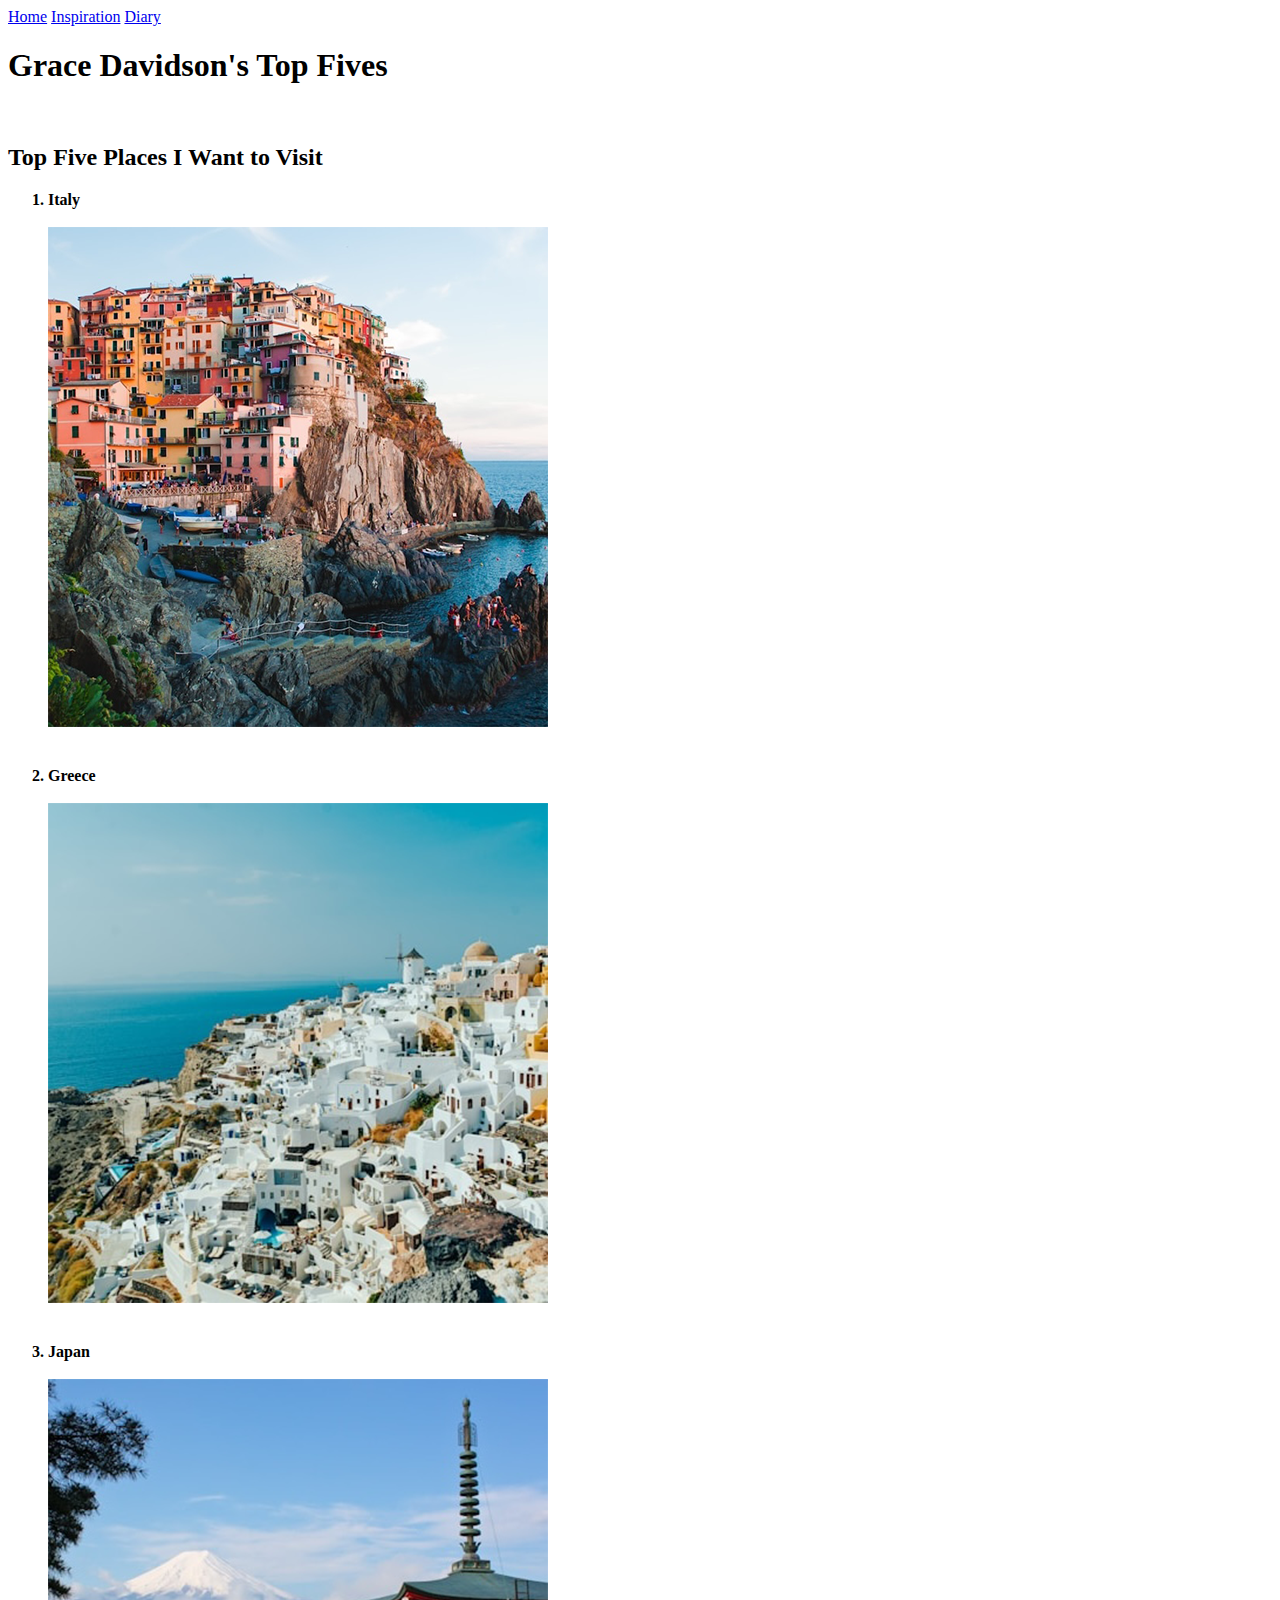
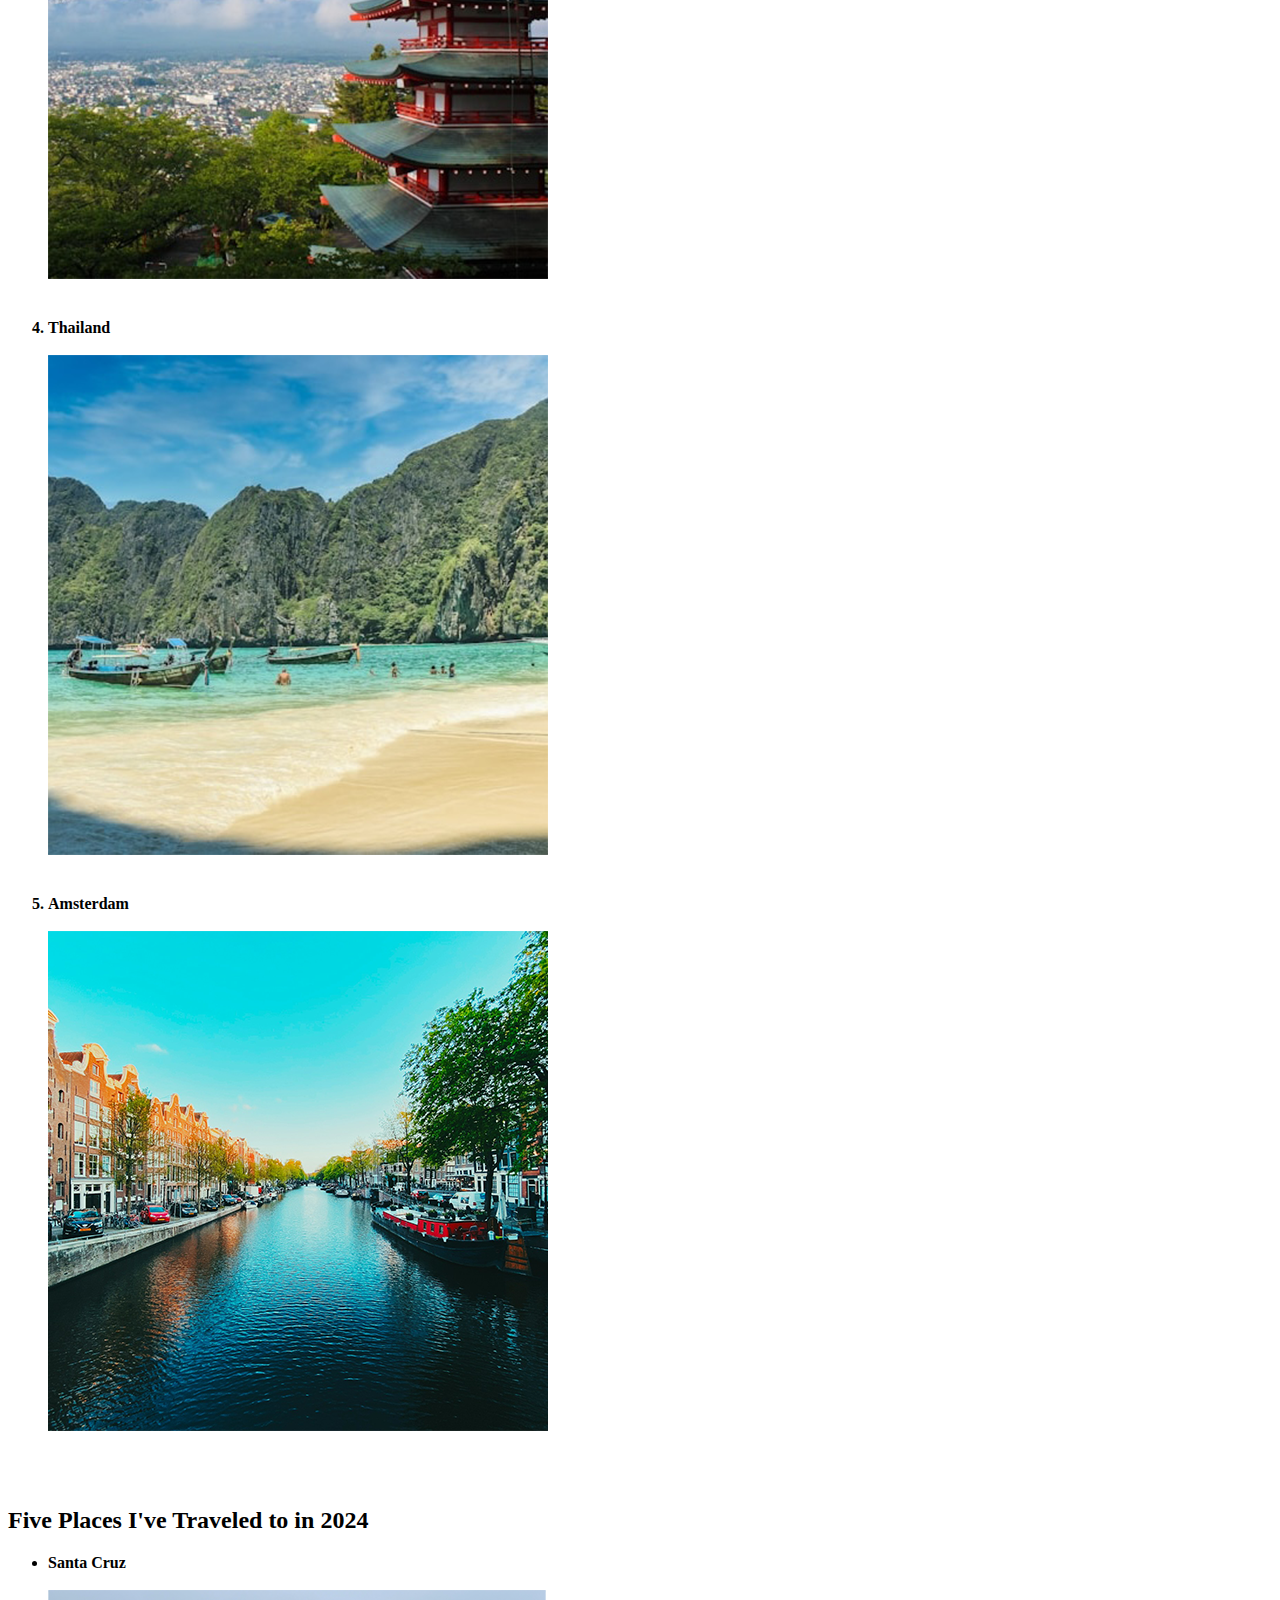
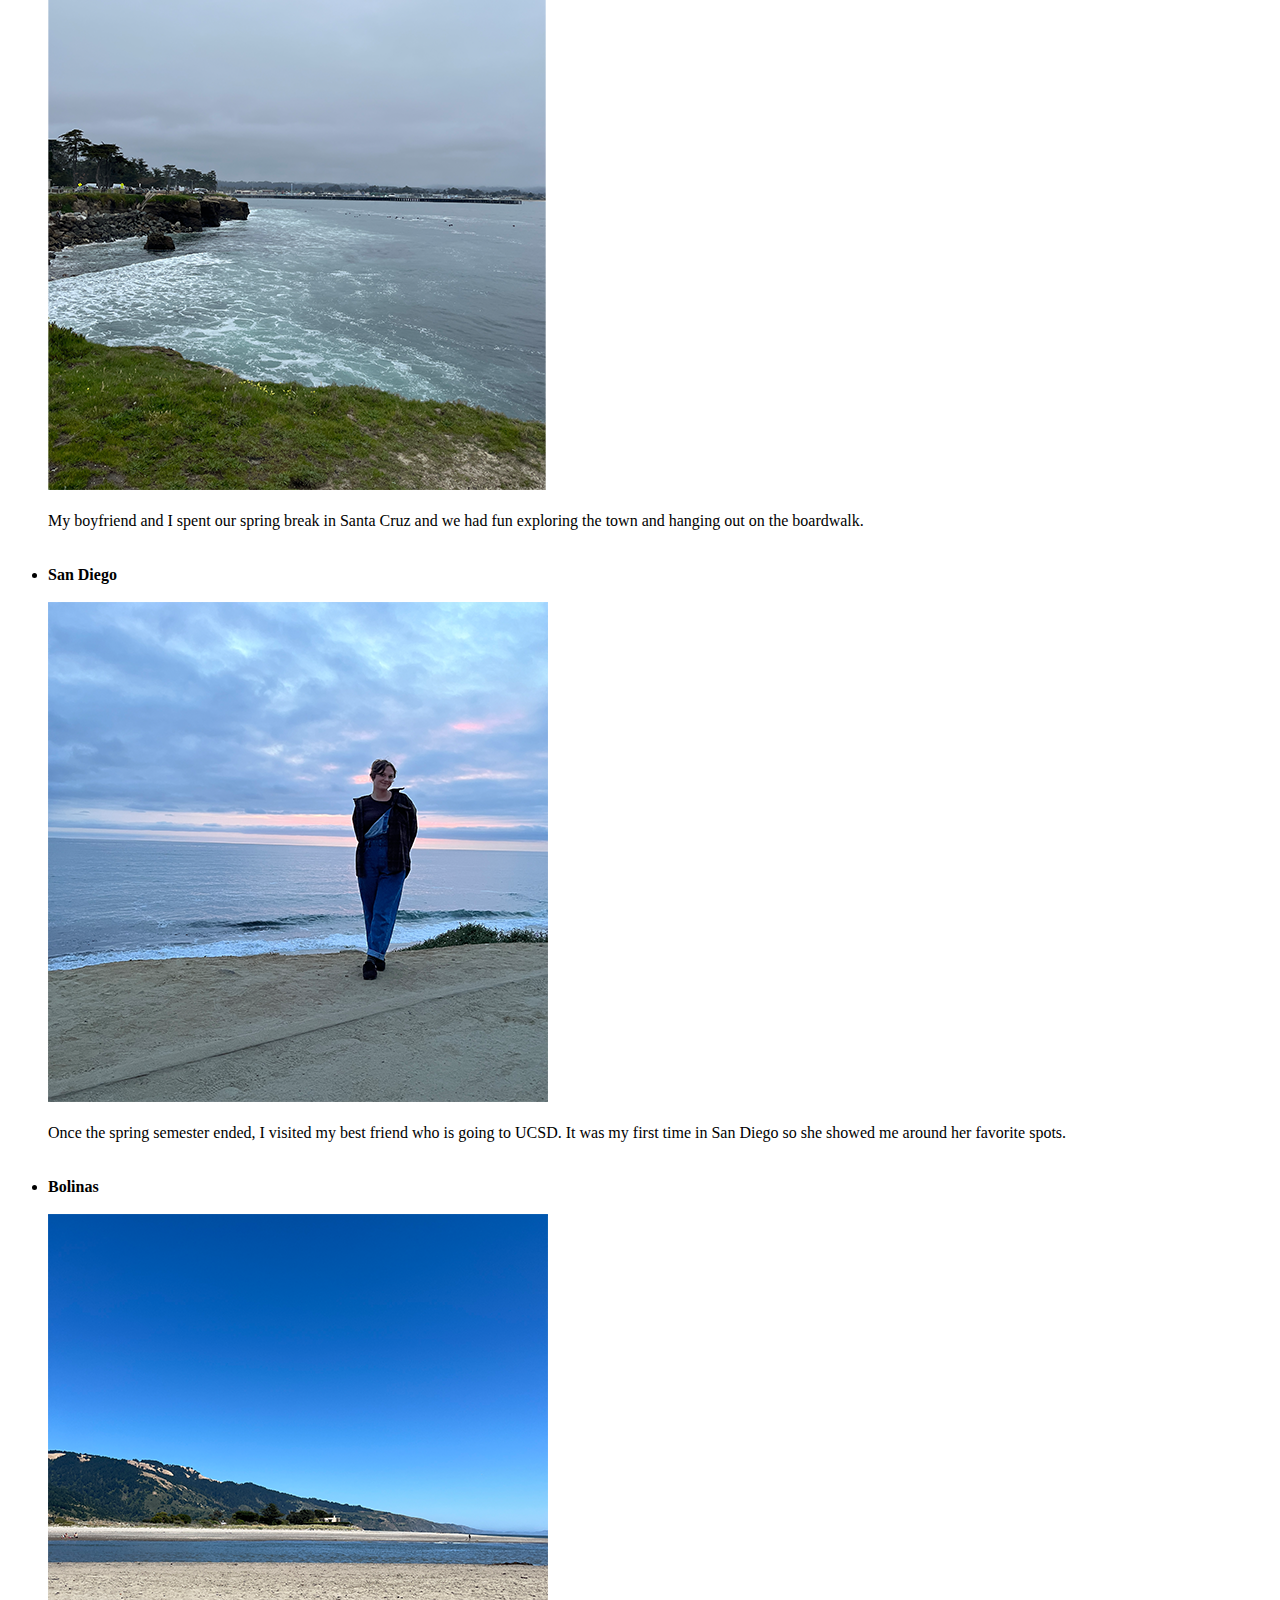
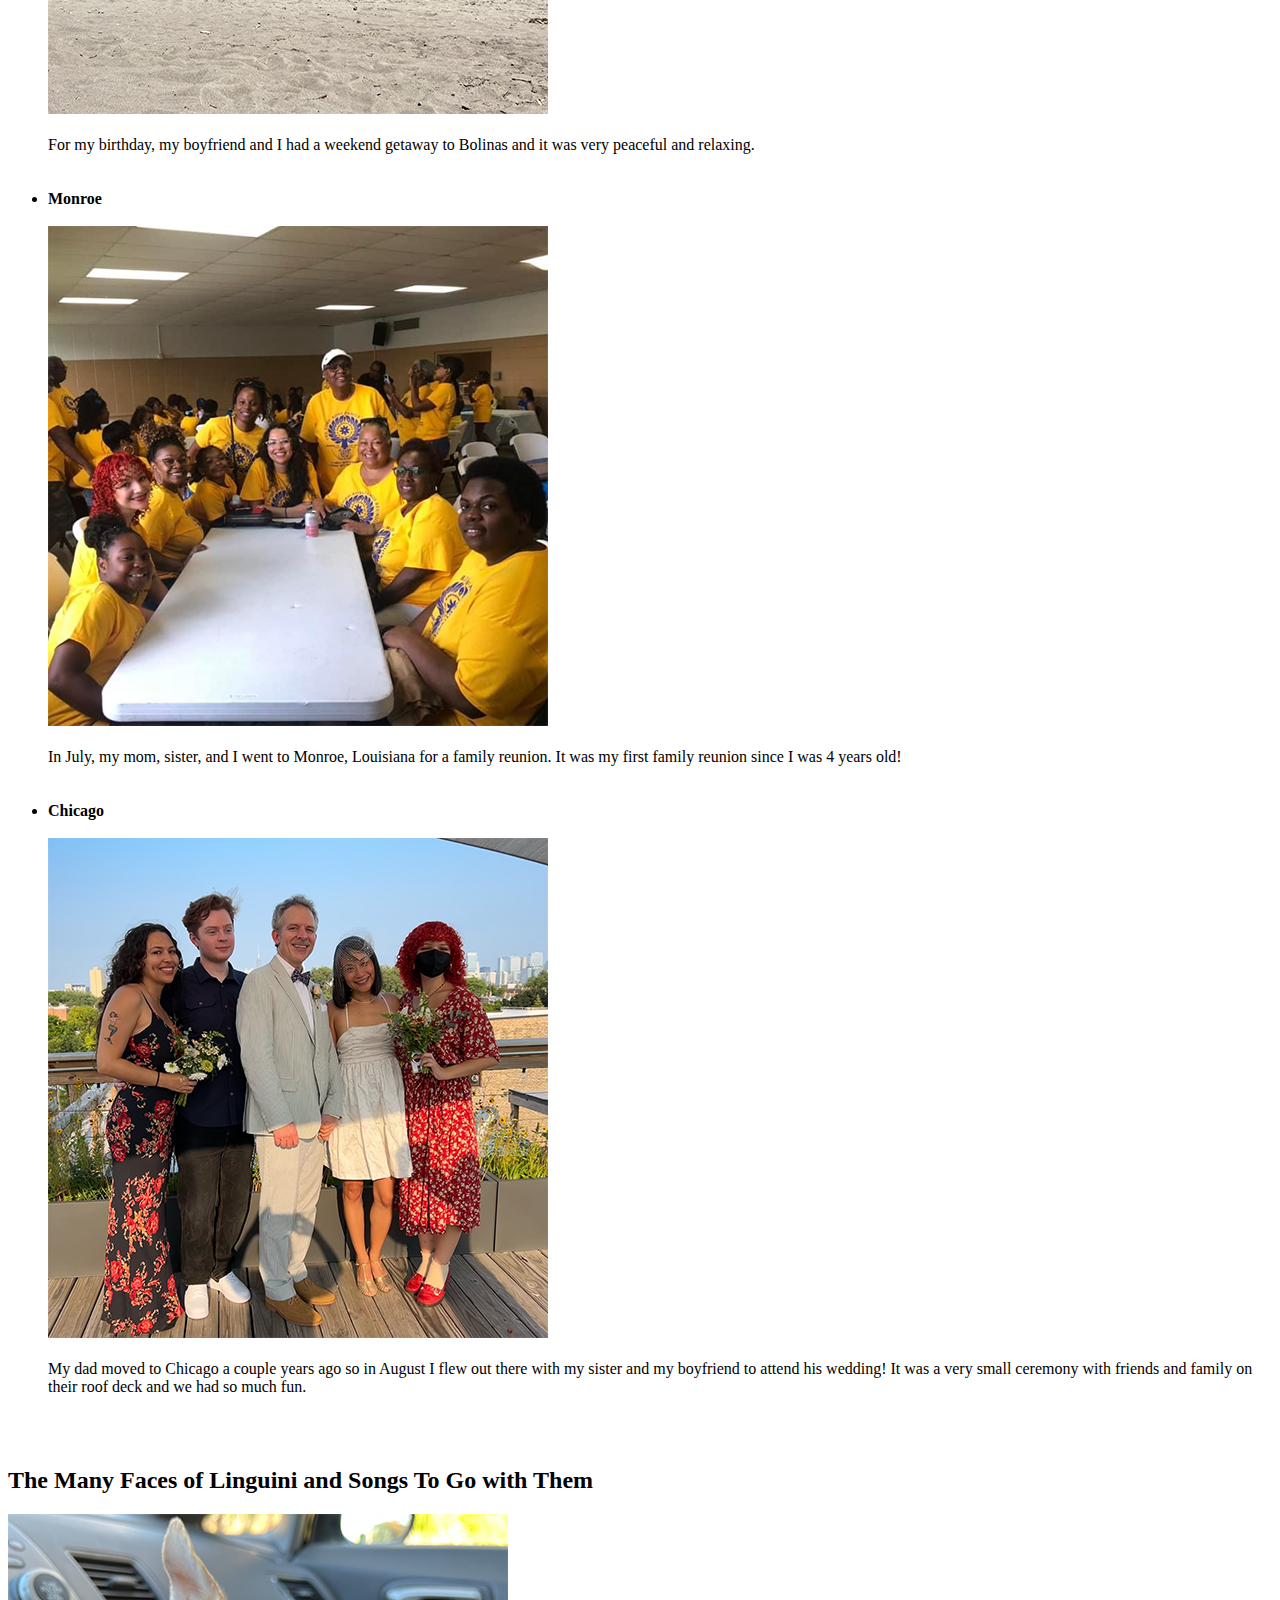
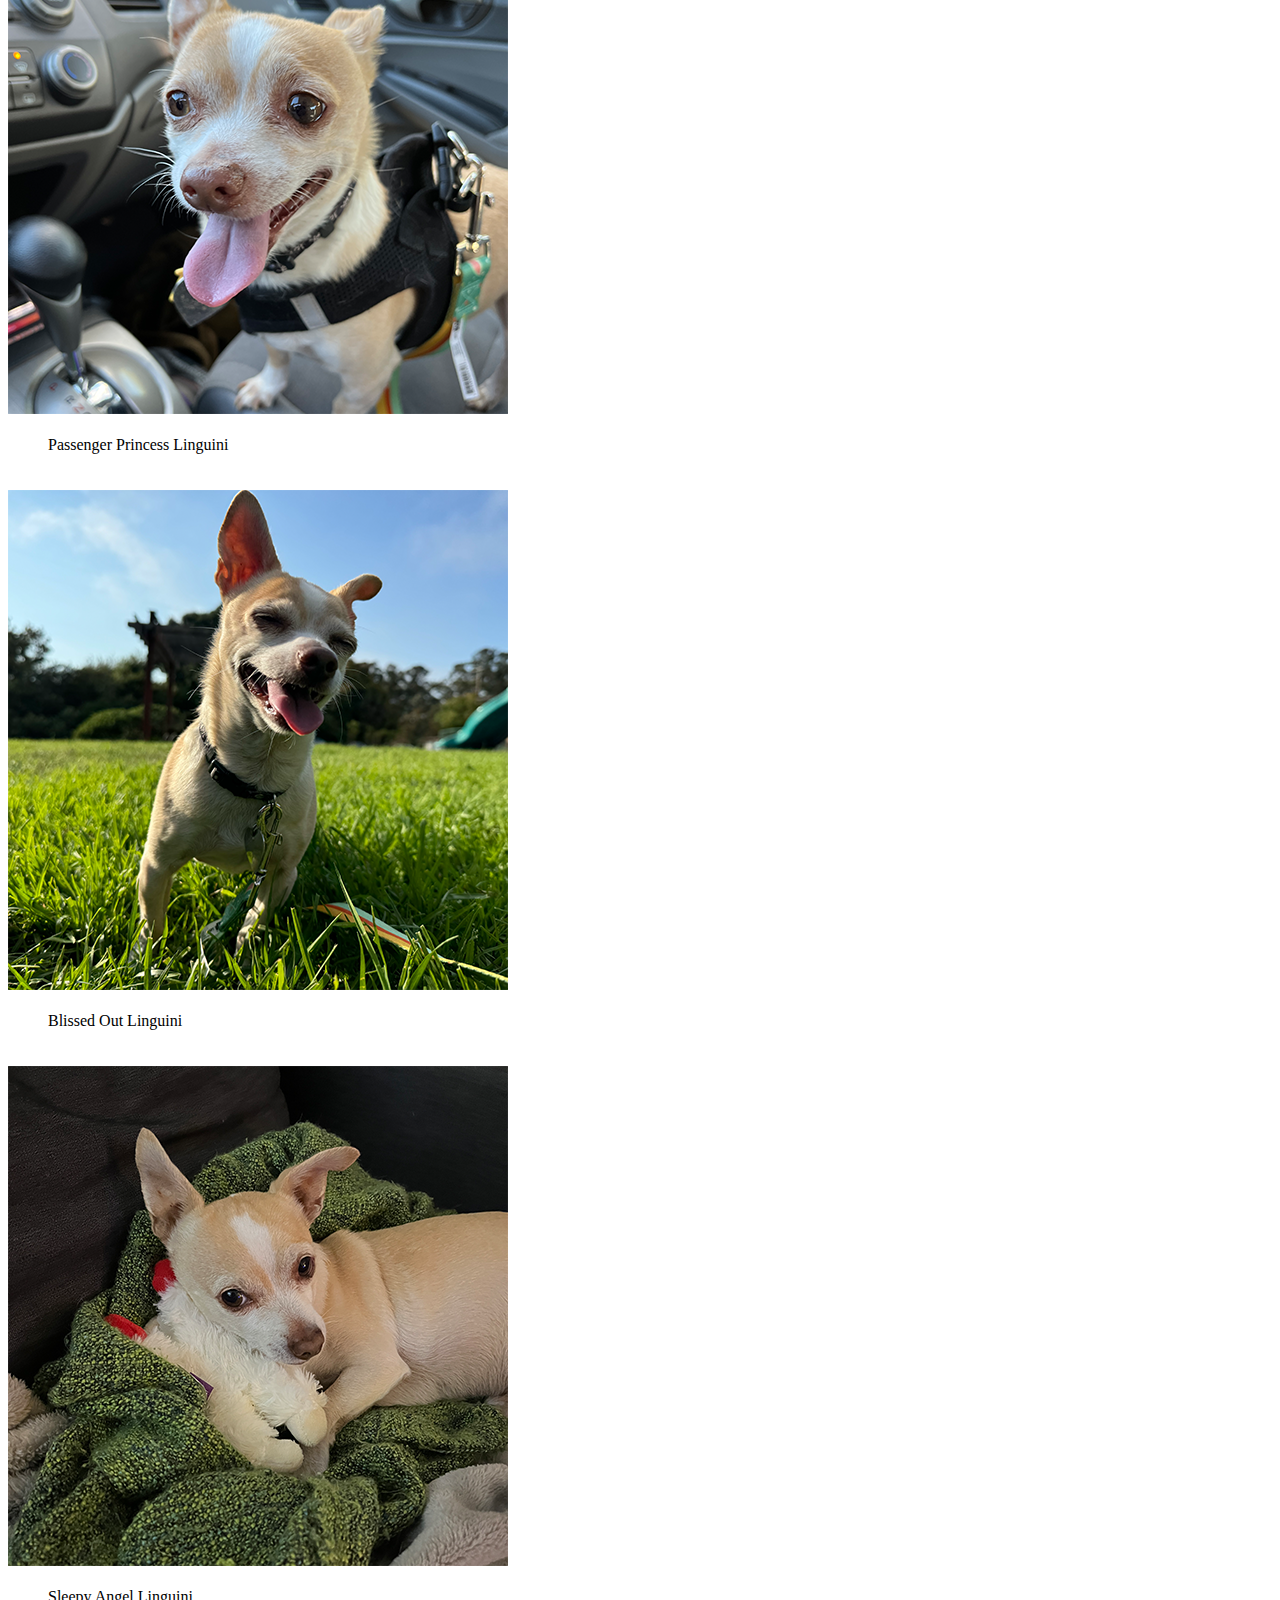
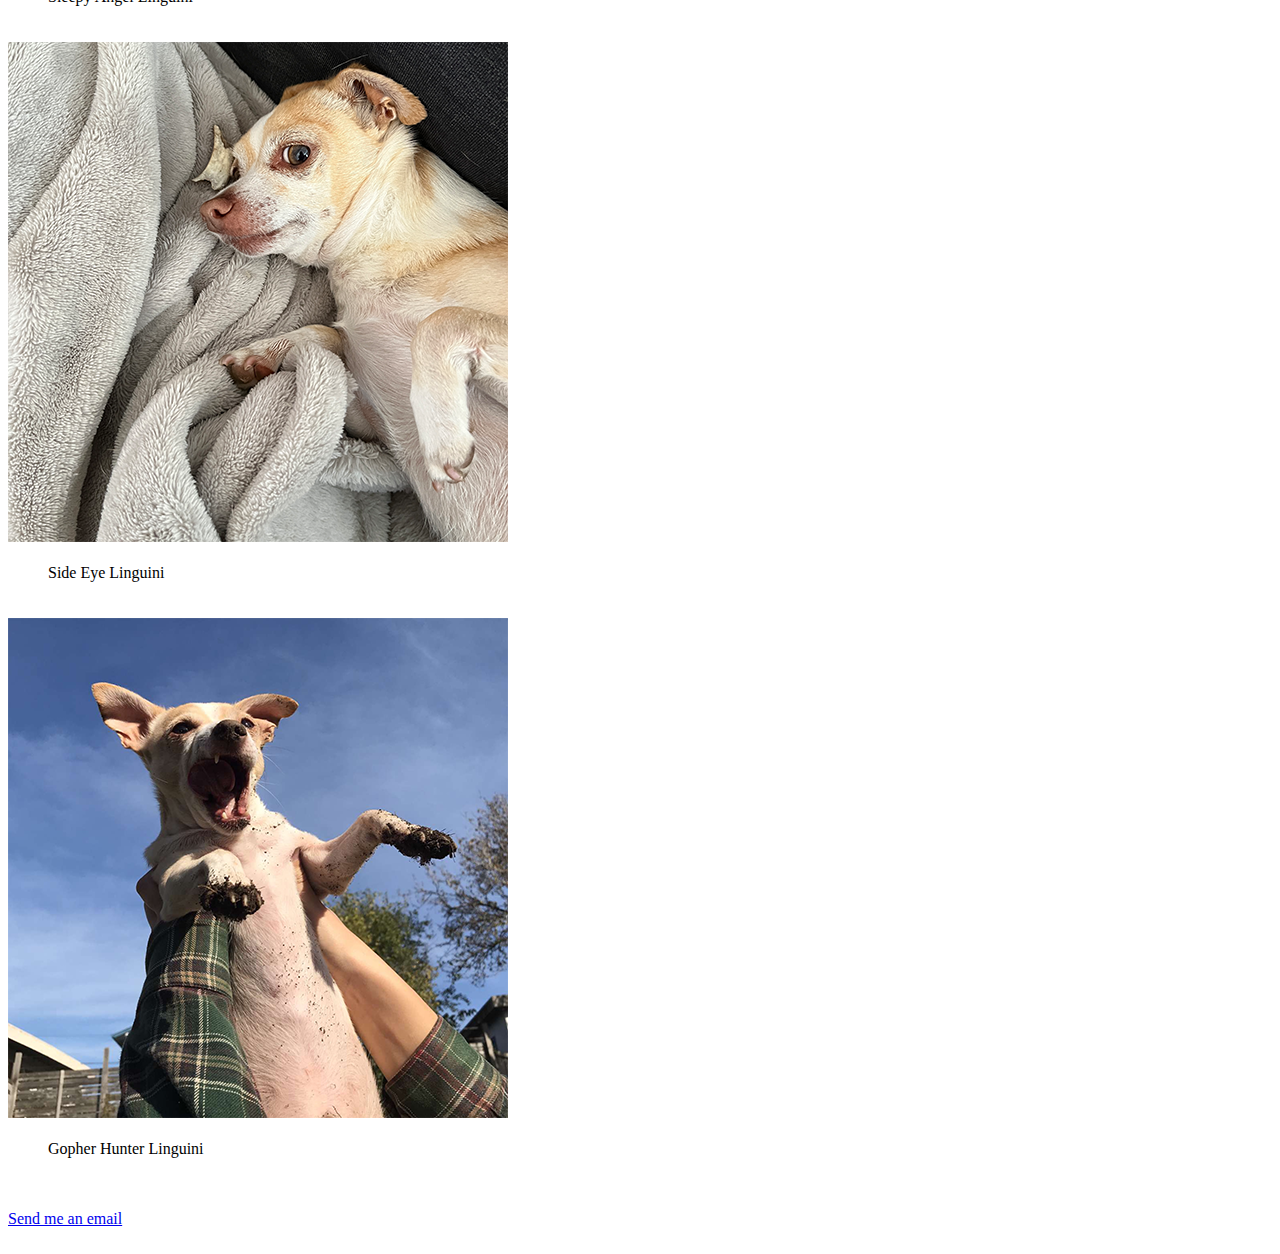
==== diary/diary.html @ 63703e33 "diary" ====
<!DOCTYPE html>
<html lang="en">
    <head>
        <meta charset="UTF-8">
        <title>My Diary</title>
    </head>
    <body>
        <header>
            <nav>
                <a href="../index.html">Home</a>
                <a href="../inspiration/inspiration.html">Inspiration</a>
                <a href="diary.html">Diary</a>
            </nav>
        </header>
        <section>
           <h1>Grace Davidson's Top Fives</h1>
           <br>
           <h2>Top Five Places I Want to Visit</h2>
           <ol>
               <strong><li>Italy
                   <br><br>
                   <img src="img/italy.png" alt="Cliffside view of multicolored buildings in Cinque Terre, Italy overlooking the Ligurian Sea under a light blue sky with a few clouds.">
               </li></strong>
               <br><br>
               <strong><li>Greece
                   <br><br>
                   <img src="img/greece.png" alt="Aerial view of white buildings covering the coast of Santorini with a clear blue sky and the Aegean Sea in the background.">
               </li></strong>
               <br><br>
               <strong><li>Japan
                   <br><br>
                   <img src="img/tokyo.png" alt="Arakura Fuji Sengen Shrine in front of a line of trees. In the distance, the city of Fujiyoshida is seen below a cloud covered Mount Fuji and a blue sky.">
               </li></strong>
               <br><br>
               <strong><li>Thailand
                   <br><br>
                   <img src="img/thailand.png" alt="The tree covered cliffs of Koh Phi Phi Don Island divide blue sky and water where three boats and some people wade near the shore.">
               </li></strong>
               <br><br>
               <strong><li>Amsterdam
                   <br><br>
                   <img src="img/amsterdam.png" alt="Under a bright blue sky, a red and black boat sits on Prinsengracht Canal in Amsterdam between two streets lined with trees, buildings, and cars.">
               </li></strong>
           </ol>
           <br><br>
           <h2>Five Places I've Traveled to in 2024</h2>
           <ul>
               <li><strong>Santa Cruz</strong>
                   <br><br>
                   <img src="img/santaCruz.png" alt="Overlooking Monterey Bay from a grassy cliff on a foggy day, surfers dot the water with the Santa Cruz Beach Boardwalk in the distance.">
                   <br><br>
                   My boyfriend and I spent our spring break in Santa Cruz and we had fun exploring the town and hanging out on the boardwalk.
               </li>
               <br><br>
               <li><strong>San Diego</strong>
                   <br><br>
                   <img src="img/sanDiego.png" alt="Uma poses in front of a cloudy sunset at Windansea Beach in San Diego.">
                   <br><br>
                   Once the spring semester ended, I visited my best friend who is going to UCSD. It was my first time in San Diego so she showed me around her favorite spots.
               </li>
               <br><br>
               <li><strong>Bolinas</strong>
                   <br><br>
                   <img src="img/bolinas.png" alt="Looking out at Mount Tamalpais under a clear blue sky from the sandy shore of Bolinas Beach.">
                   <br><br>
                   For my birthday, my boyfriend and I had a weekend getaway to Bolinas and it was very peaceful and relaxing.
               </li>
               <br><br>
               <li><strong>Monroe</strong>
                   <br><br>
                   <img src="img/monroe.png" alt="Grace and nine family members smile as they sit inside at a grey table. All are wearing yellow shirts with a blue graphic marking their 2024 family reunion.">
                   <br><br>
                   In July, my mom, sister, and I went to Monroe, Louisiana for a family reunion. It was my first family reunion since I was 4 years old!
               </li>
               <br><br>
               <li><strong>Chicago</strong>
                   <br><br>
                   <img src="img/chicago.png" alt="Bride and groom pose in a short white dress and light colored suit with a man and two women in formal wear holding bouquets in front of the Chicago skyline.">
                   <br><br>
                   My dad moved to Chicago a couple years ago so in August I flew out there with my sister and my boyfriend to attend his wedding! It was a very small ceremony with friends and family on their roof deck and we had so much fun.
               </li>
           </ul>
           <br><br>
           <h2>The Many Faces of Linguini and Songs To Go with Them</h2>
           <dl>
               <dt><a href="https://youtu.be/l482T0yNkeo?feature=shared"><img src="img/carLing.png" alt="Small tan chiweenie in a black collar and harness looks to the left as he sticks his tongue out while standing on the passenger seat of a dark grey car."></a></dt>
               <br>
               <dd>Passenger Princess Linguini</dd>
               <br><br>
               <dt><a href="https://youtu.be/naoknj1ebqI?feature=shared"><img src="img/grassLing.png" alt="Small tan chiweenie in a black collar and colorful leash squints and sticks his tongue out as he stands in a field in front of trees and a blue sky."></a></dt>
               <br>
               <dd>Blissed Out Linguini</dd>
               <br><br>
               <dt><a href="https://youtu.be/atYNqvZcQ3M?feature=shared"><img src="img/sleepy.png" alt="Small tan chiweenie looks at the camera as he lays on the couch on a green blanket and rests his head on a white and red lamb toy."></a></dt>
               <br>
               <dd>Sleepy Angel Linguini</dd>
               <br><br>
               <dt><a href="https://youtu.be/QXKvjyoH5lM?feature=shared"><img src="img/sideEye.png" alt="Small tan chiweenie lays on his side on a light grey blanket and side eyes the camera as he protects a small piece of bone next to him."></a></dt>
               <br>
               <dd>Side Eye Linguini</dd>
               <br><br>
               <dt><a href="https://youtu.be/09LTT0xwdfw?feature=shared"><img src="img/muddy.png" alt="Small tan chiweenie with muddy paws and dirt on his belly opens his mouth as he is lifted in front of trees and a blue sky by a person in a green plaid shirt."></a></dt>
               <br>
               <dd>Gopher Hunter Linguini</dd>
               <br><br>
           </dl>
       </section>
       <footer>
           <a href="mailto: grace.davidson01@gmail.com">Send me an email</a>
           <br><br>
        </footer>
    </body>
</html>
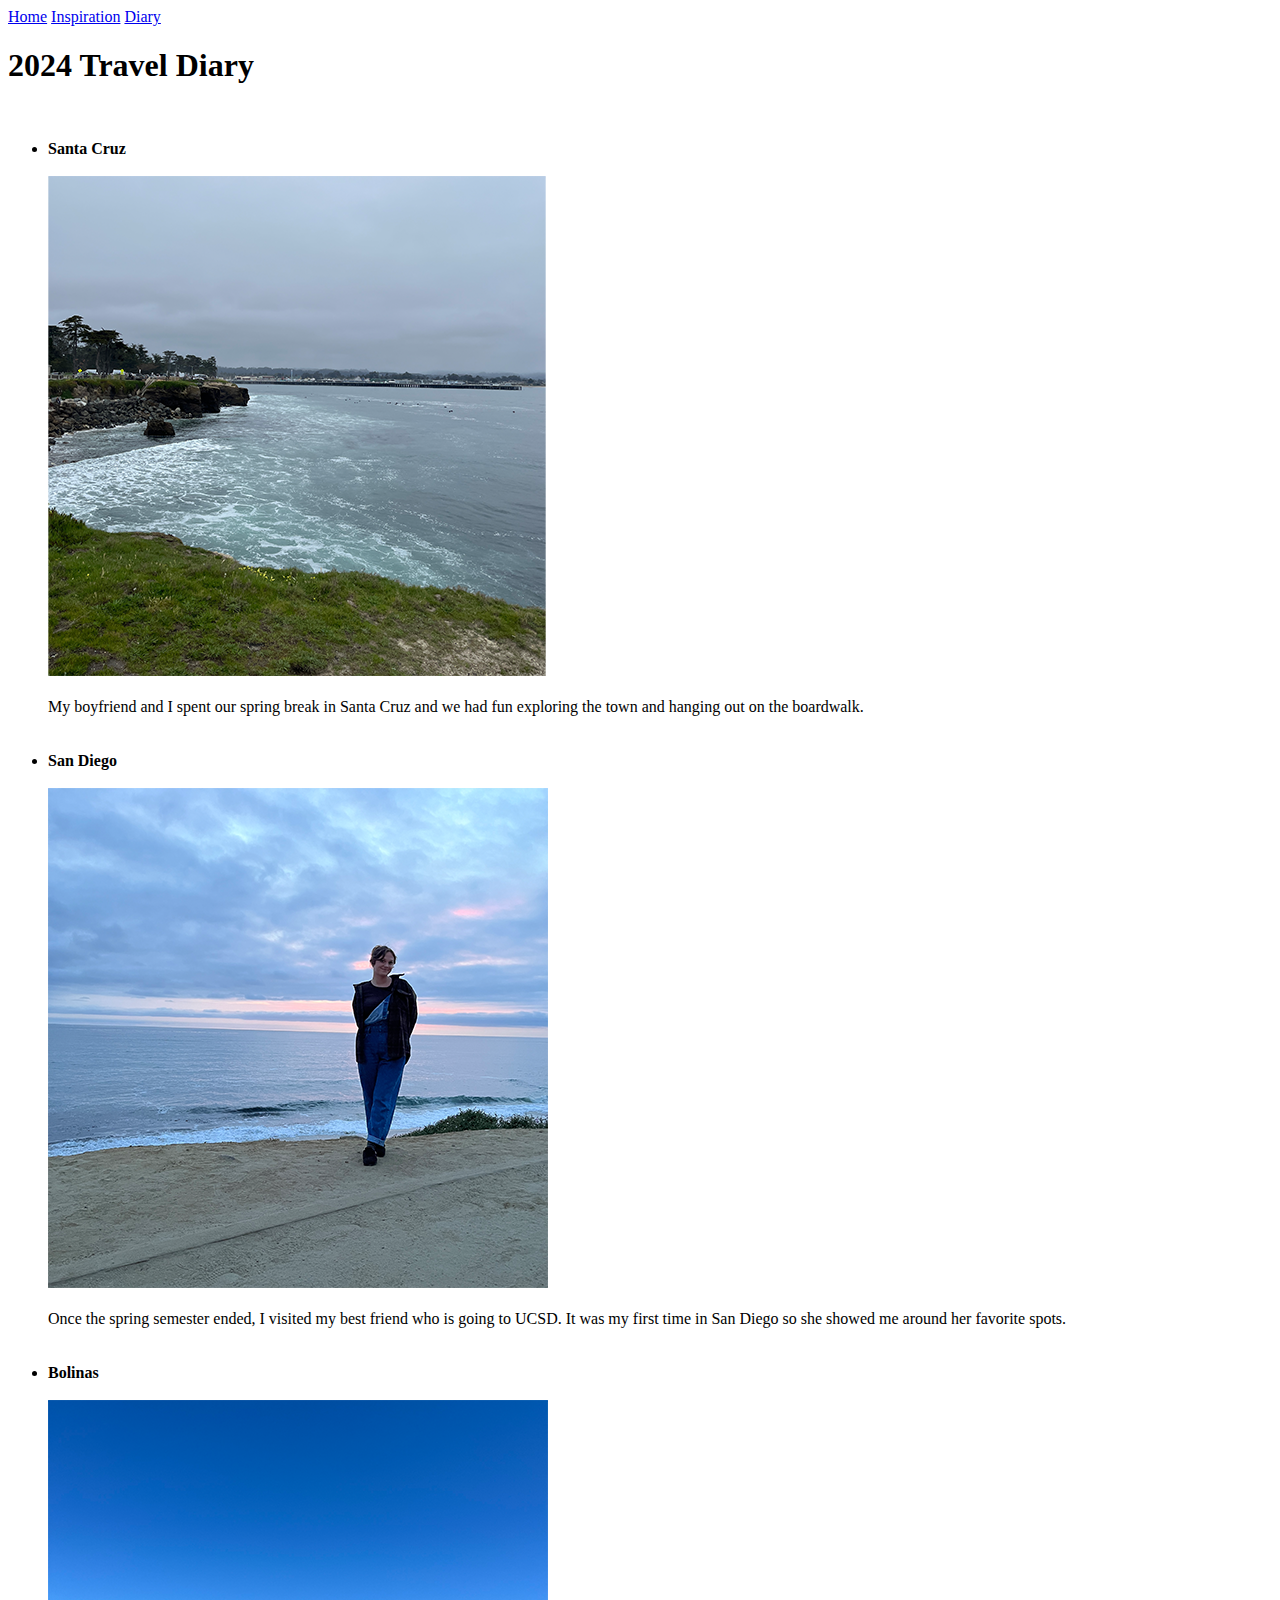
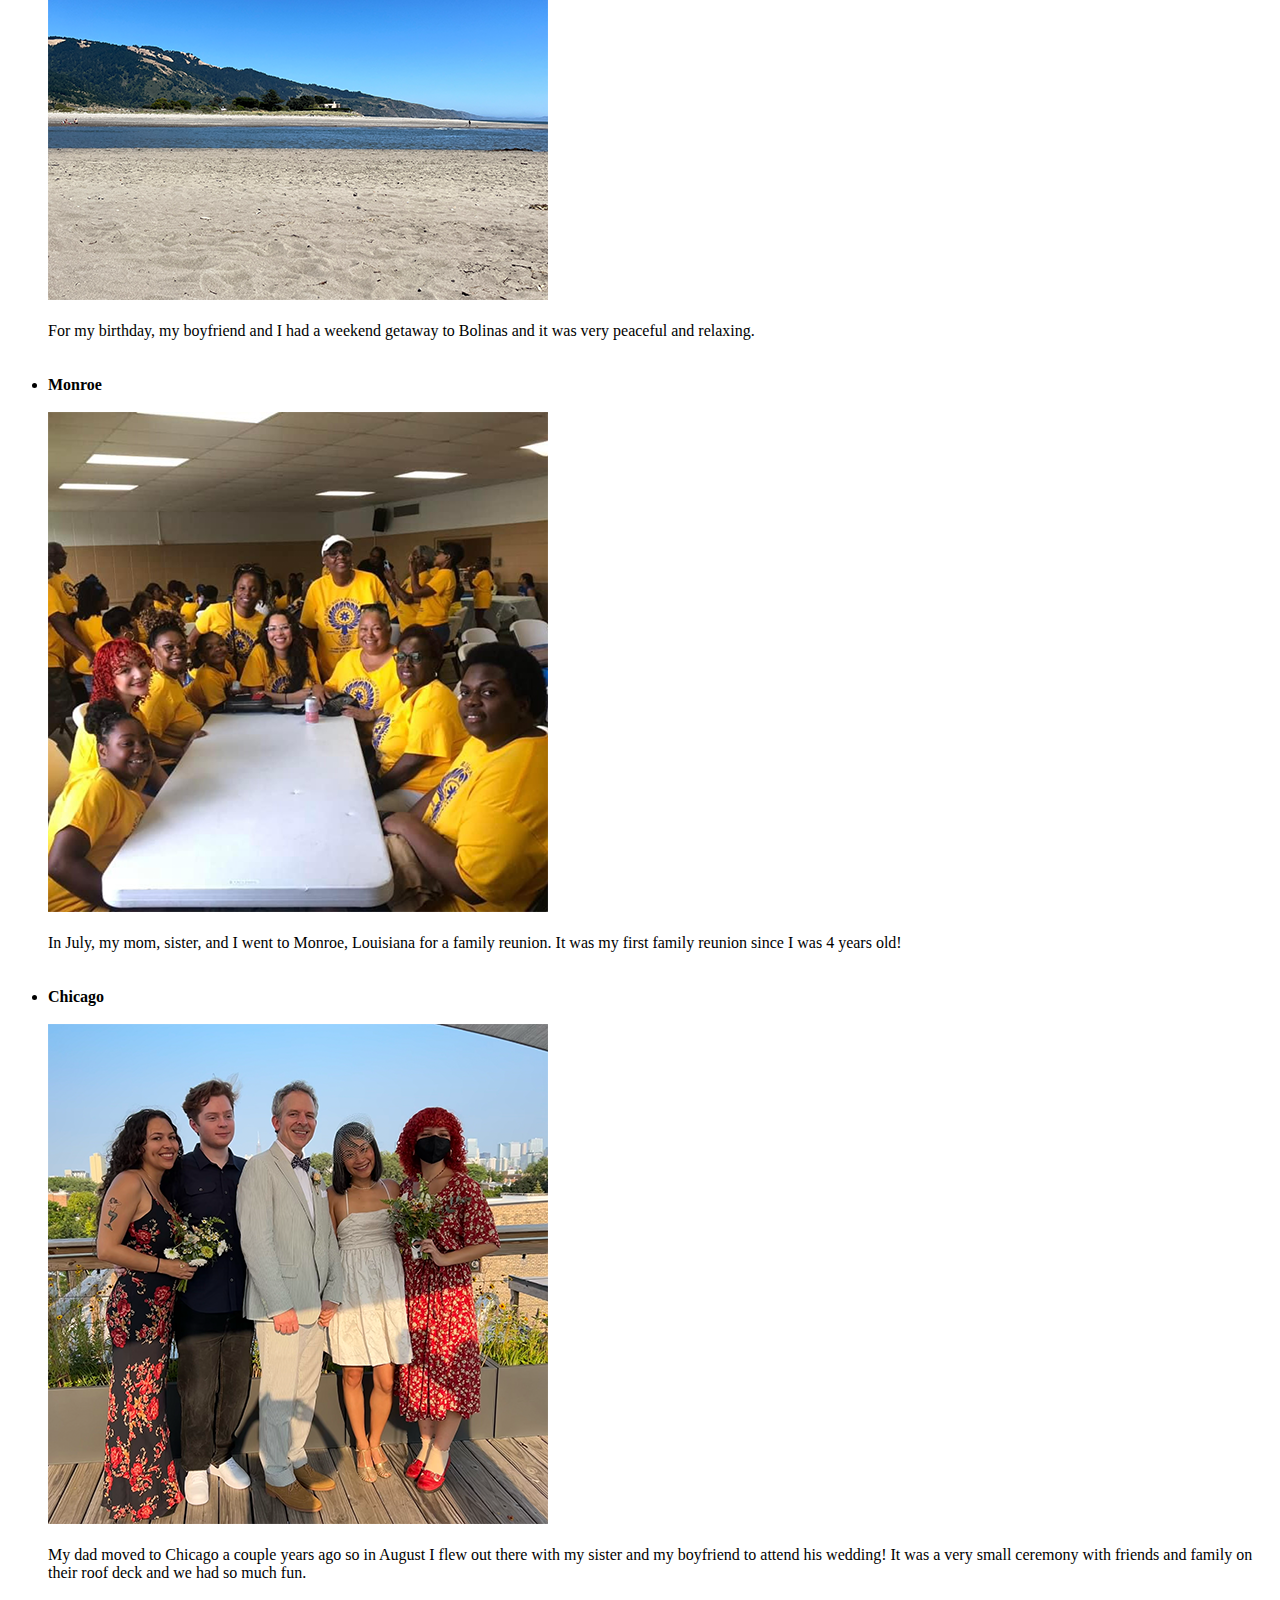
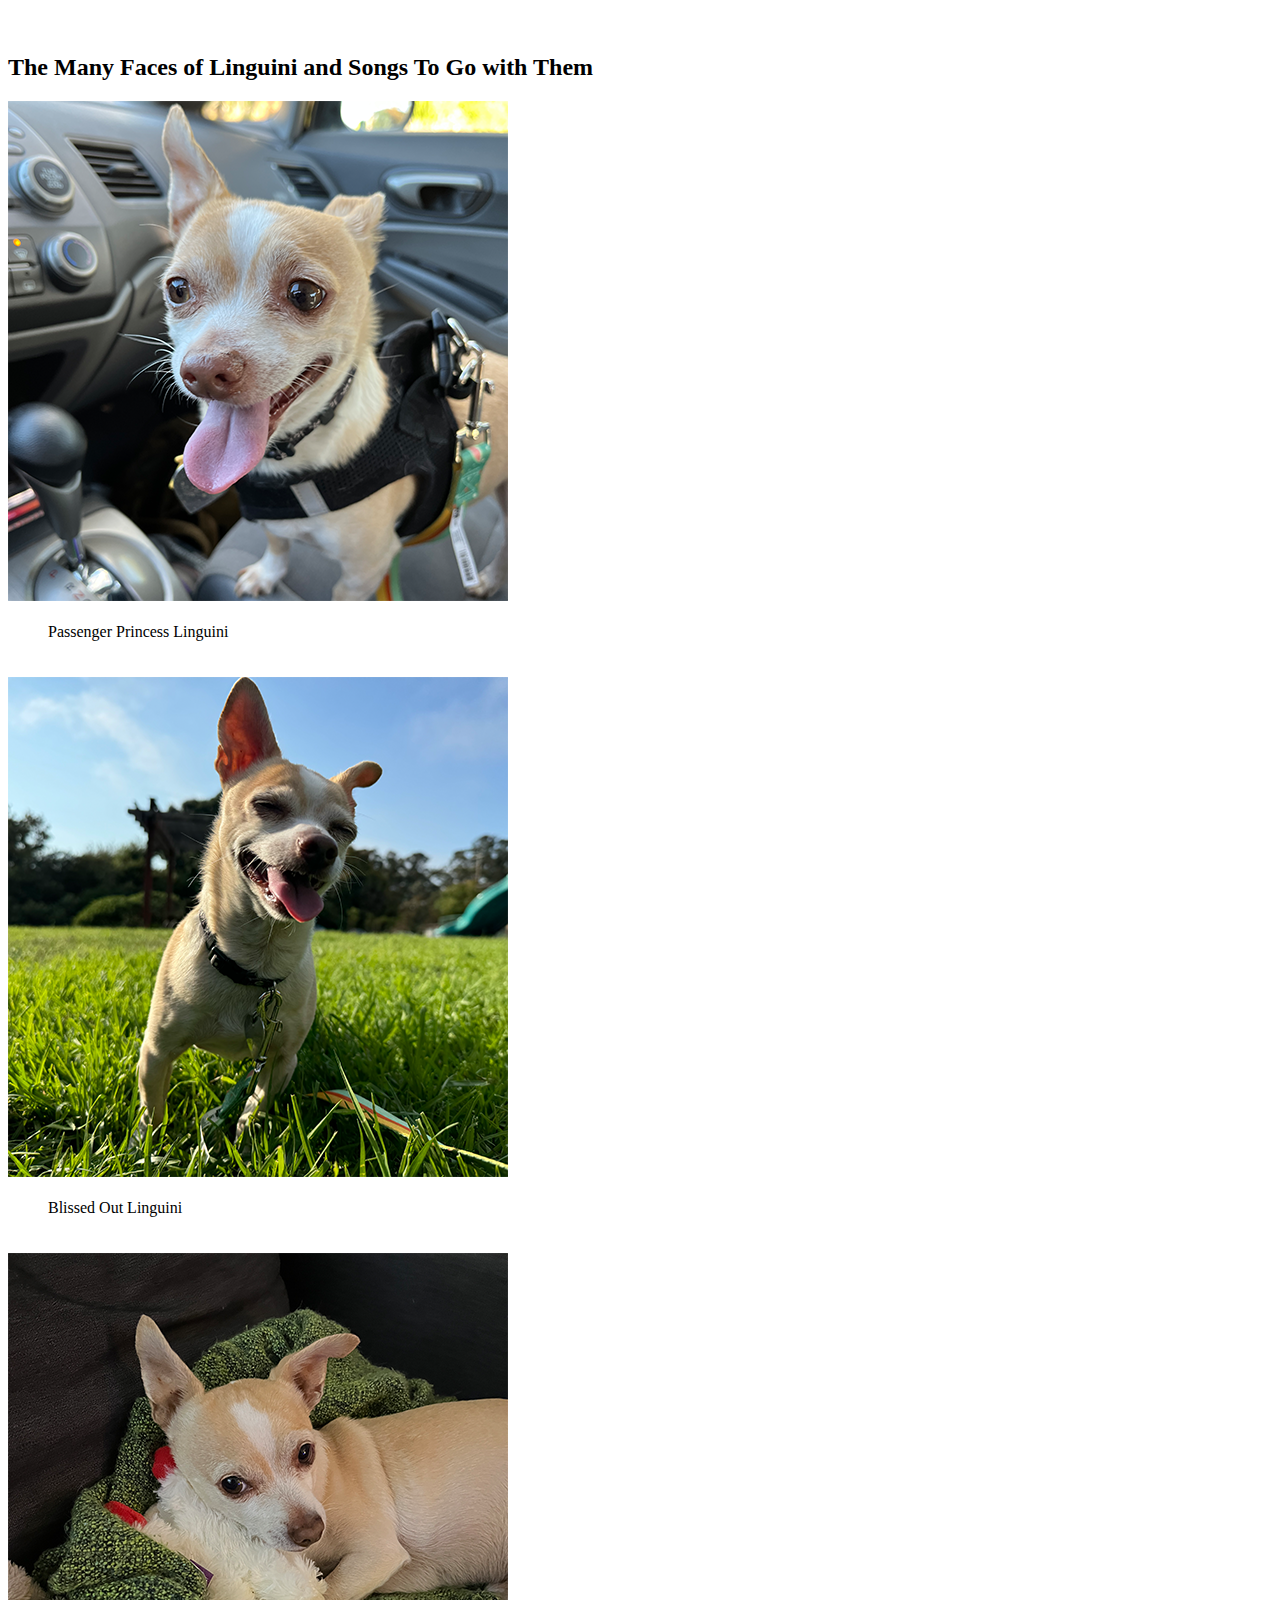
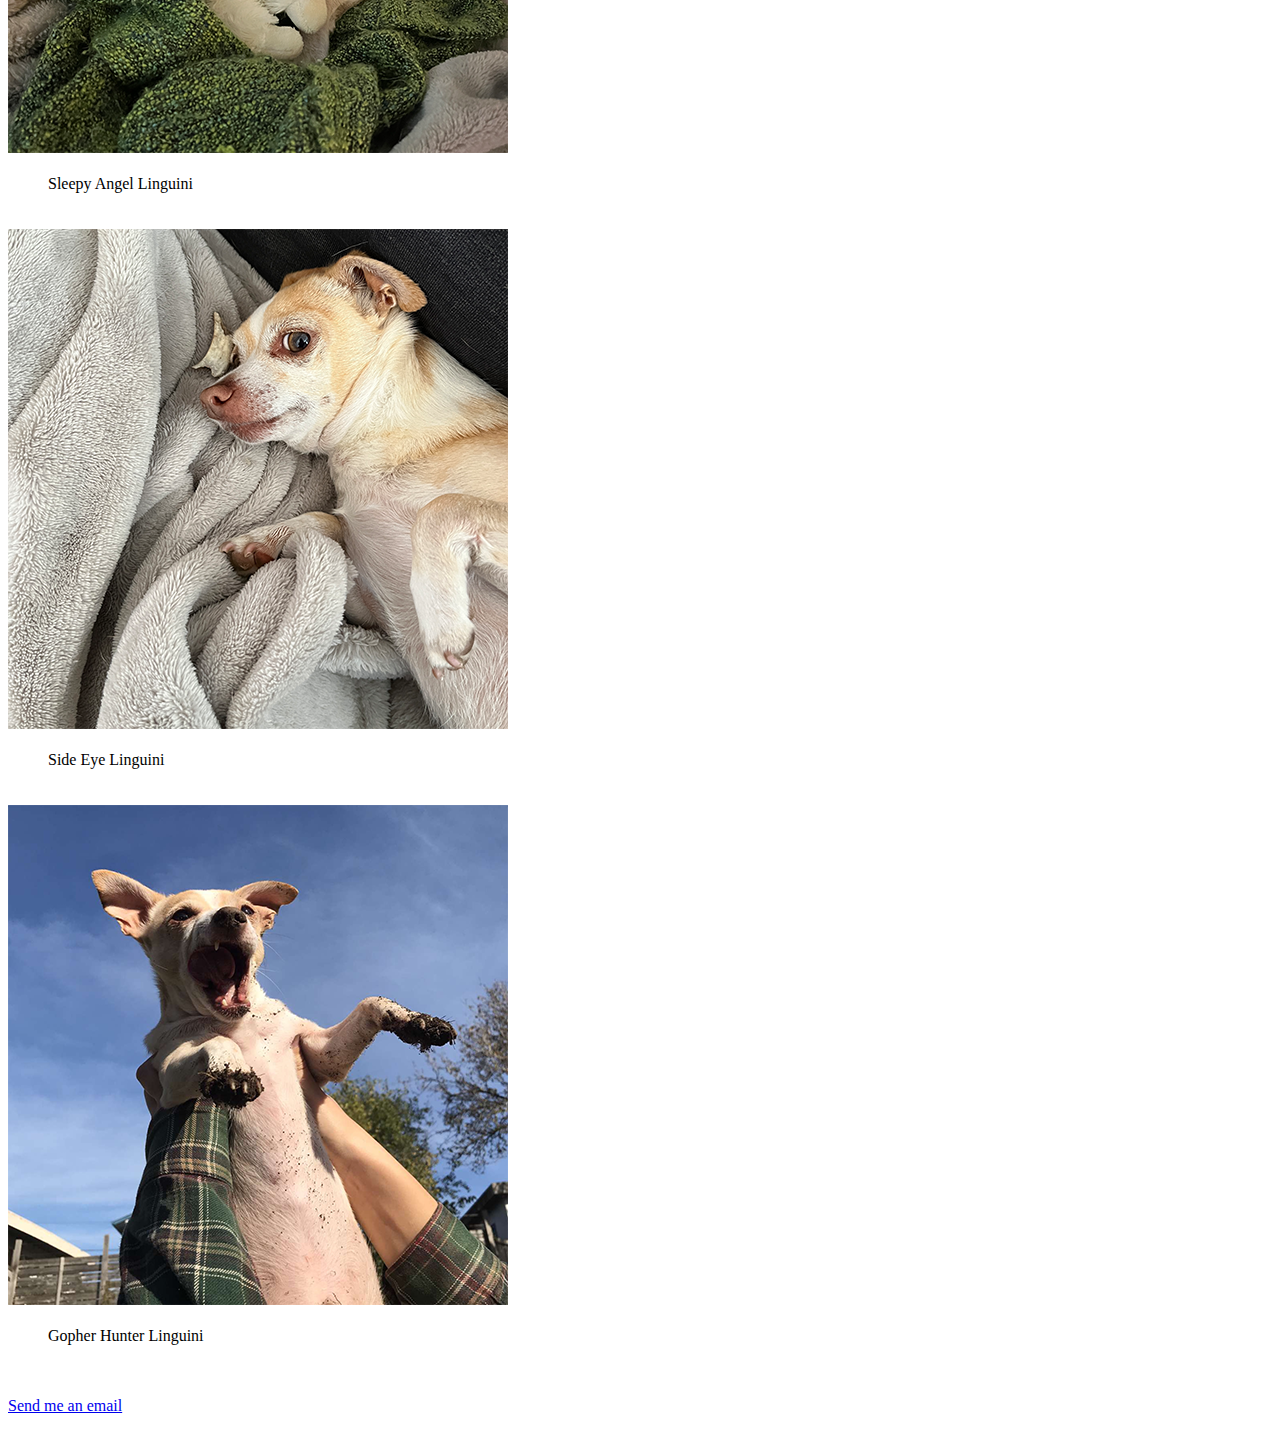
==== commit 878be402: "add movies" ====
--- a/diary/diary.html
+++ b/diary/diary.html
@@ -3,6 +3,7 @@
     <head>
         <meta charset="UTF-8">
         <title>My Diary</title>
+        <link rel="stylesheet" href="css/style.css">
     </head>
     <body>
         <header>
@@ -12,38 +13,9 @@
                 <a href="diary.html">Diary</a>
             </nav>
         </header>
-        <section>
-           <h1>Grace Davidson's Top Fives</h1>
+        <section id="travelDiary">
+           <h1>2024 Travel Diary</h1>
            <br>
-           <h2>Top Five Places I Want to Visit</h2>
-           <ol>
-               <strong><li>Italy
-                   <br><br>
-                   <img src="img/italy.png" alt="Cliffside view of multicolored buildings in Cinque Terre, Italy overlooking the Ligurian Sea under a light blue sky with a few clouds.">
-               </li></strong>
-               <br><br>
-               <strong><li>Greece
-                   <br><br>
-                   <img src="img/greece.png" alt="Aerial view of white buildings covering the coast of Santorini with a clear blue sky and the Aegean Sea in the background.">
-               </li></strong>
-               <br><br>
-               <strong><li>Japan
-                   <br><br>
-                   <img src="img/tokyo.png" alt="Arakura Fuji Sengen Shrine in front of a line of trees. In the distance, the city of Fujiyoshida is seen below a cloud covered Mount Fuji and a blue sky.">
-               </li></strong>
-               <br><br>
-               <strong><li>Thailand
-                   <br><br>
-                   <img src="img/thailand.png" alt="The tree covered cliffs of Koh Phi Phi Don Island divide blue sky and water where three boats and some people wade near the shore.">
-               </li></strong>
-               <br><br>
-               <strong><li>Amsterdam
-                   <br><br>
-                   <img src="img/amsterdam.png" alt="Under a bright blue sky, a red and black boat sits on Prinsengracht Canal in Amsterdam between two streets lined with trees, buildings, and cars.">
-               </li></strong>
-           </ol>
-           <br><br>
-           <h2>Five Places I've Traveled to in 2024</h2>
            <ul>
                <li><strong>Santa Cruz</strong>
                    <br><br>
@@ -80,7 +52,9 @@
                    My dad moved to Chicago a couple years ago so in August I flew out there with my sister and my boyfriend to attend his wedding! It was a very small ceremony with friends and family on their roof deck and we had so much fun.
                </li>
            </ul>
+           </section>
            <br><br>
+       <section id="linguini">
            <h2>The Many Faces of Linguini and Songs To Go with Them</h2>
            <dl>
                <dt><a href="https://youtu.be/l482T0yNkeo?feature=shared"><img src="img/carLing.png" alt="Small tan chiweenie in a black collar and harness looks to the left as he sticks his tongue out while standing on the passenger seat of a dark grey car."></a></dt>
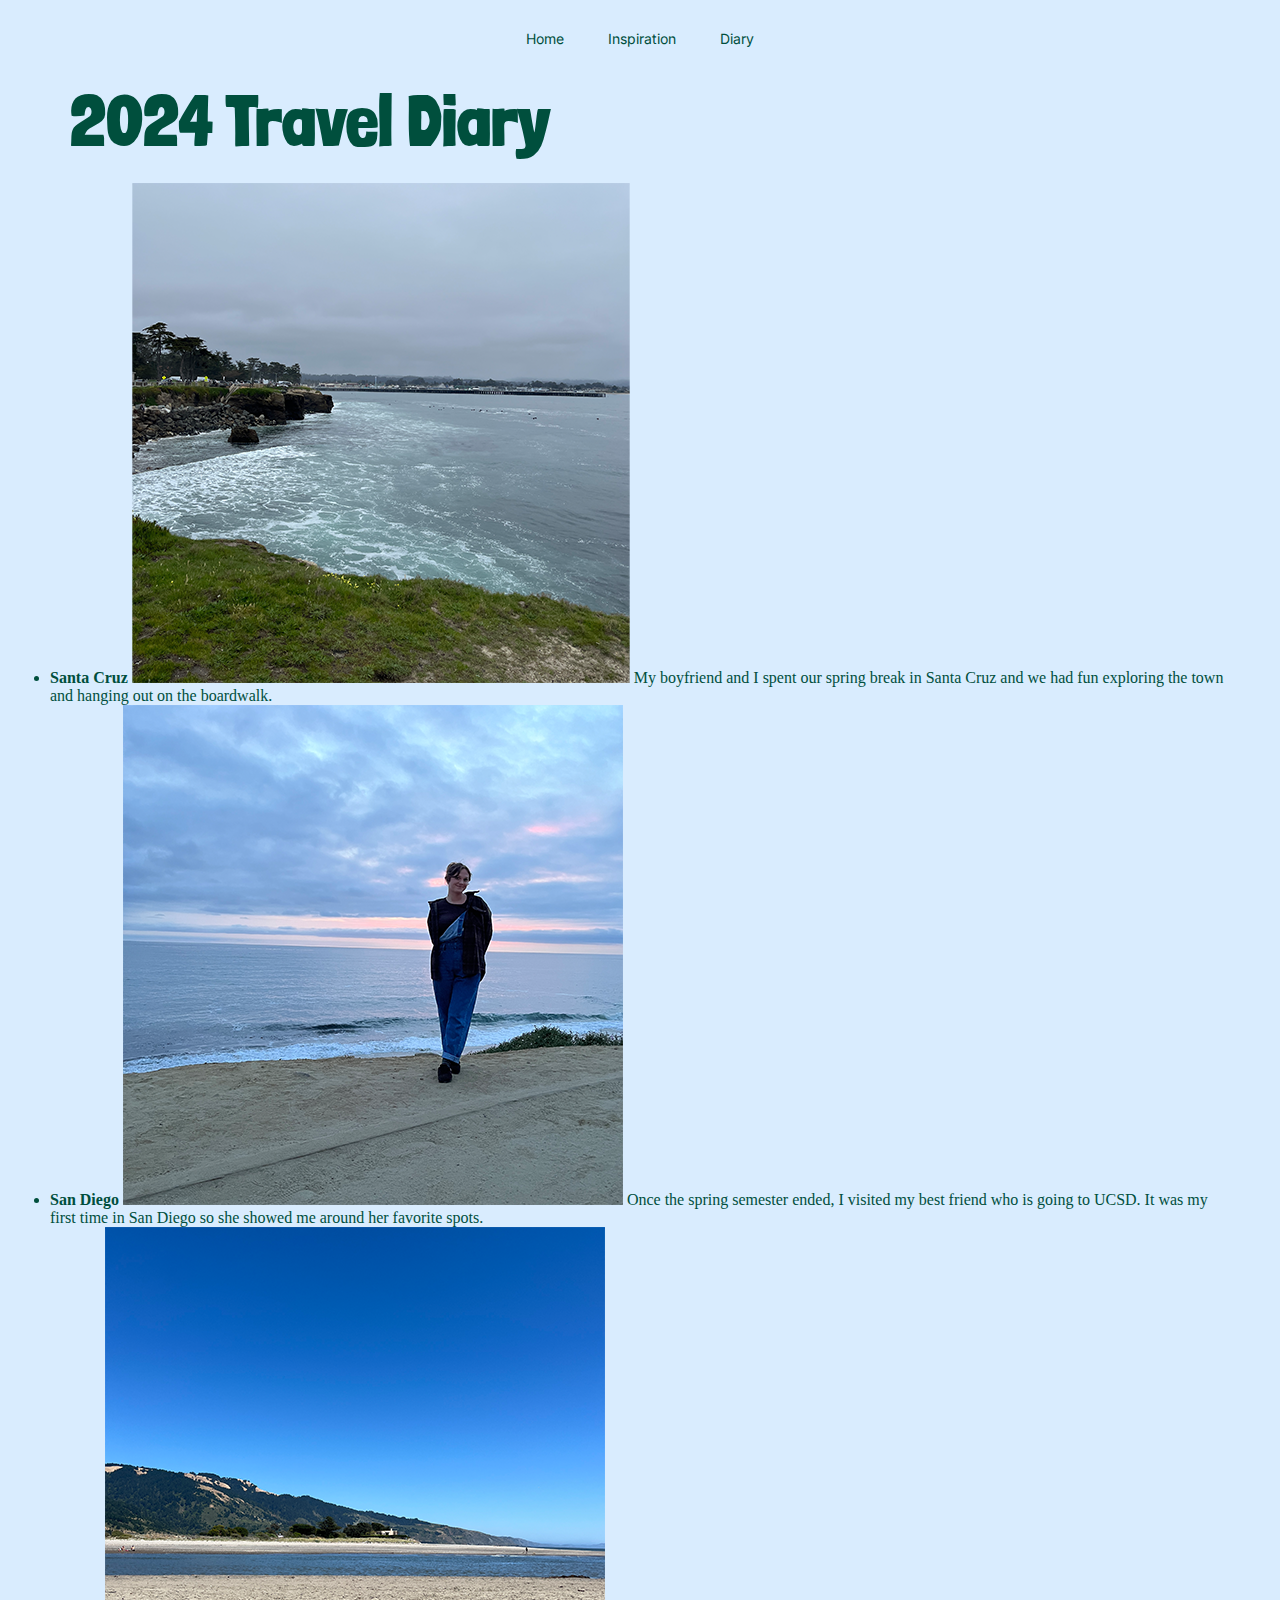
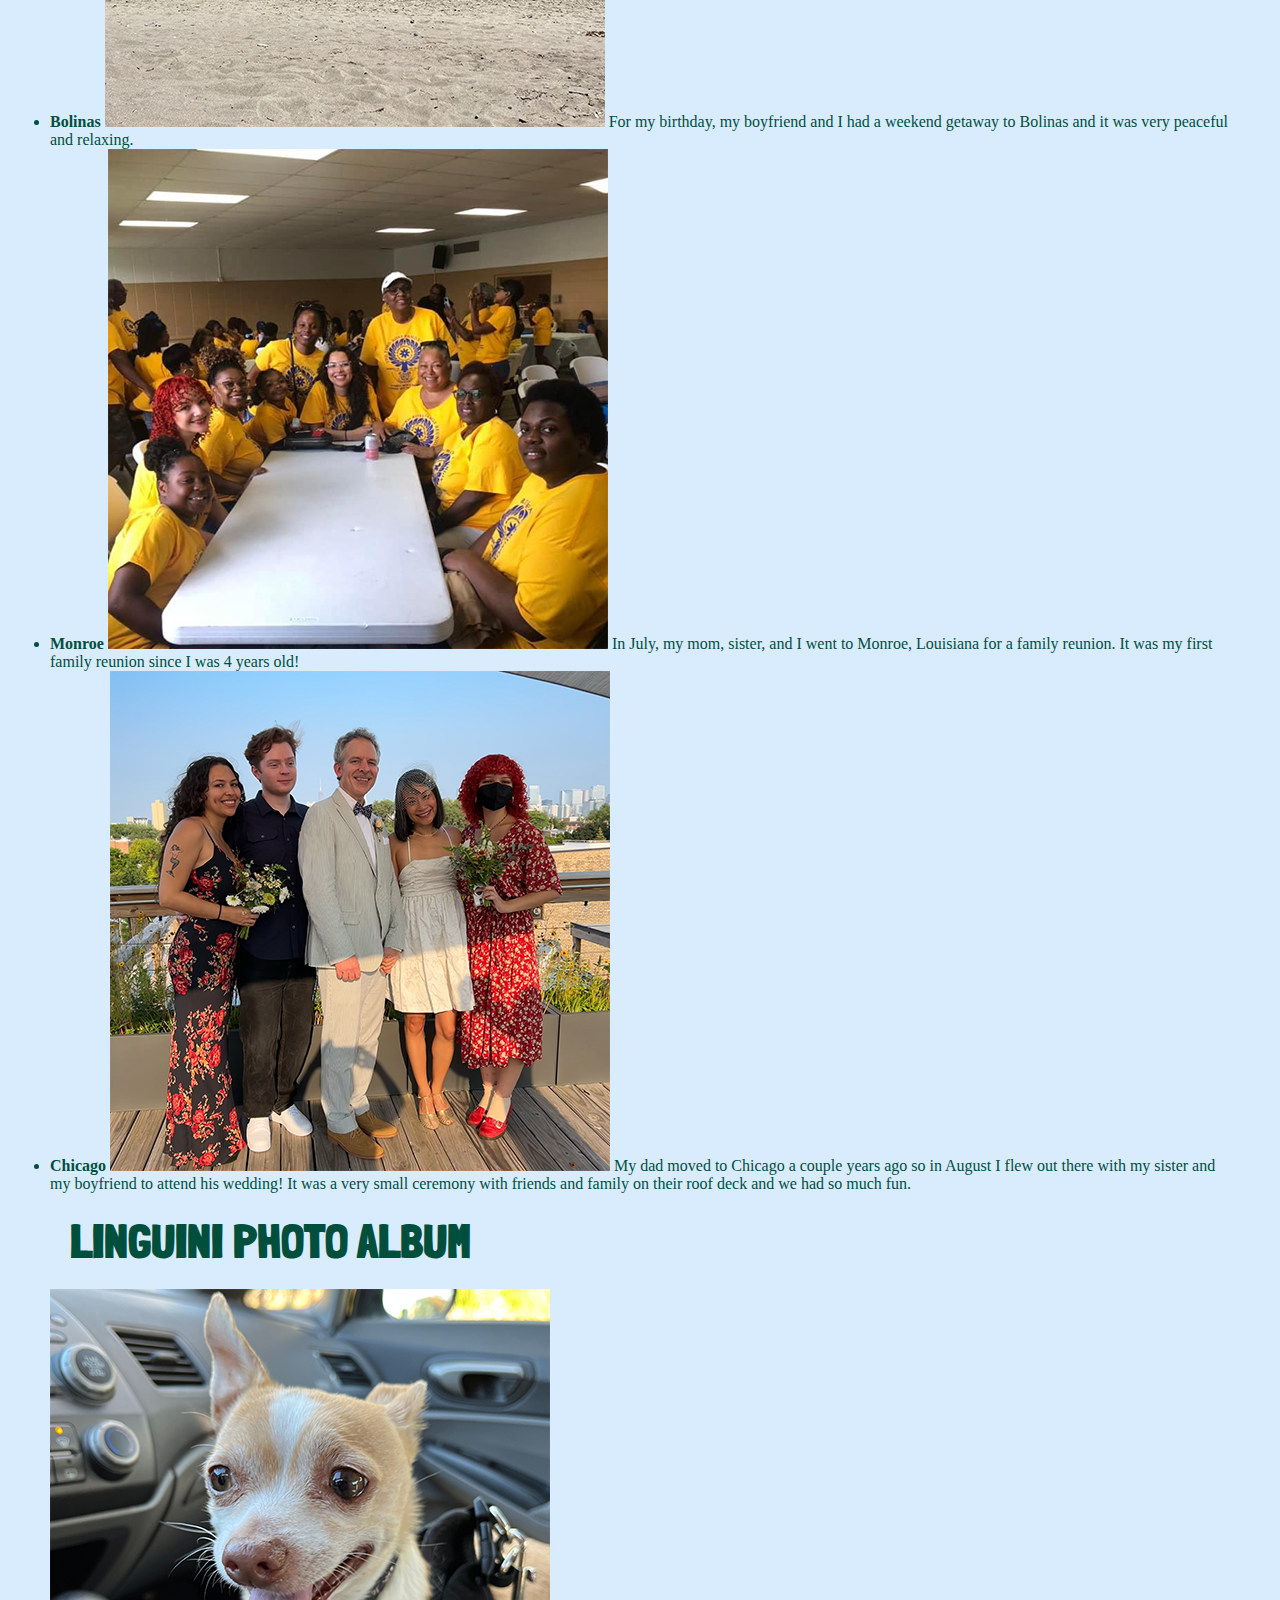
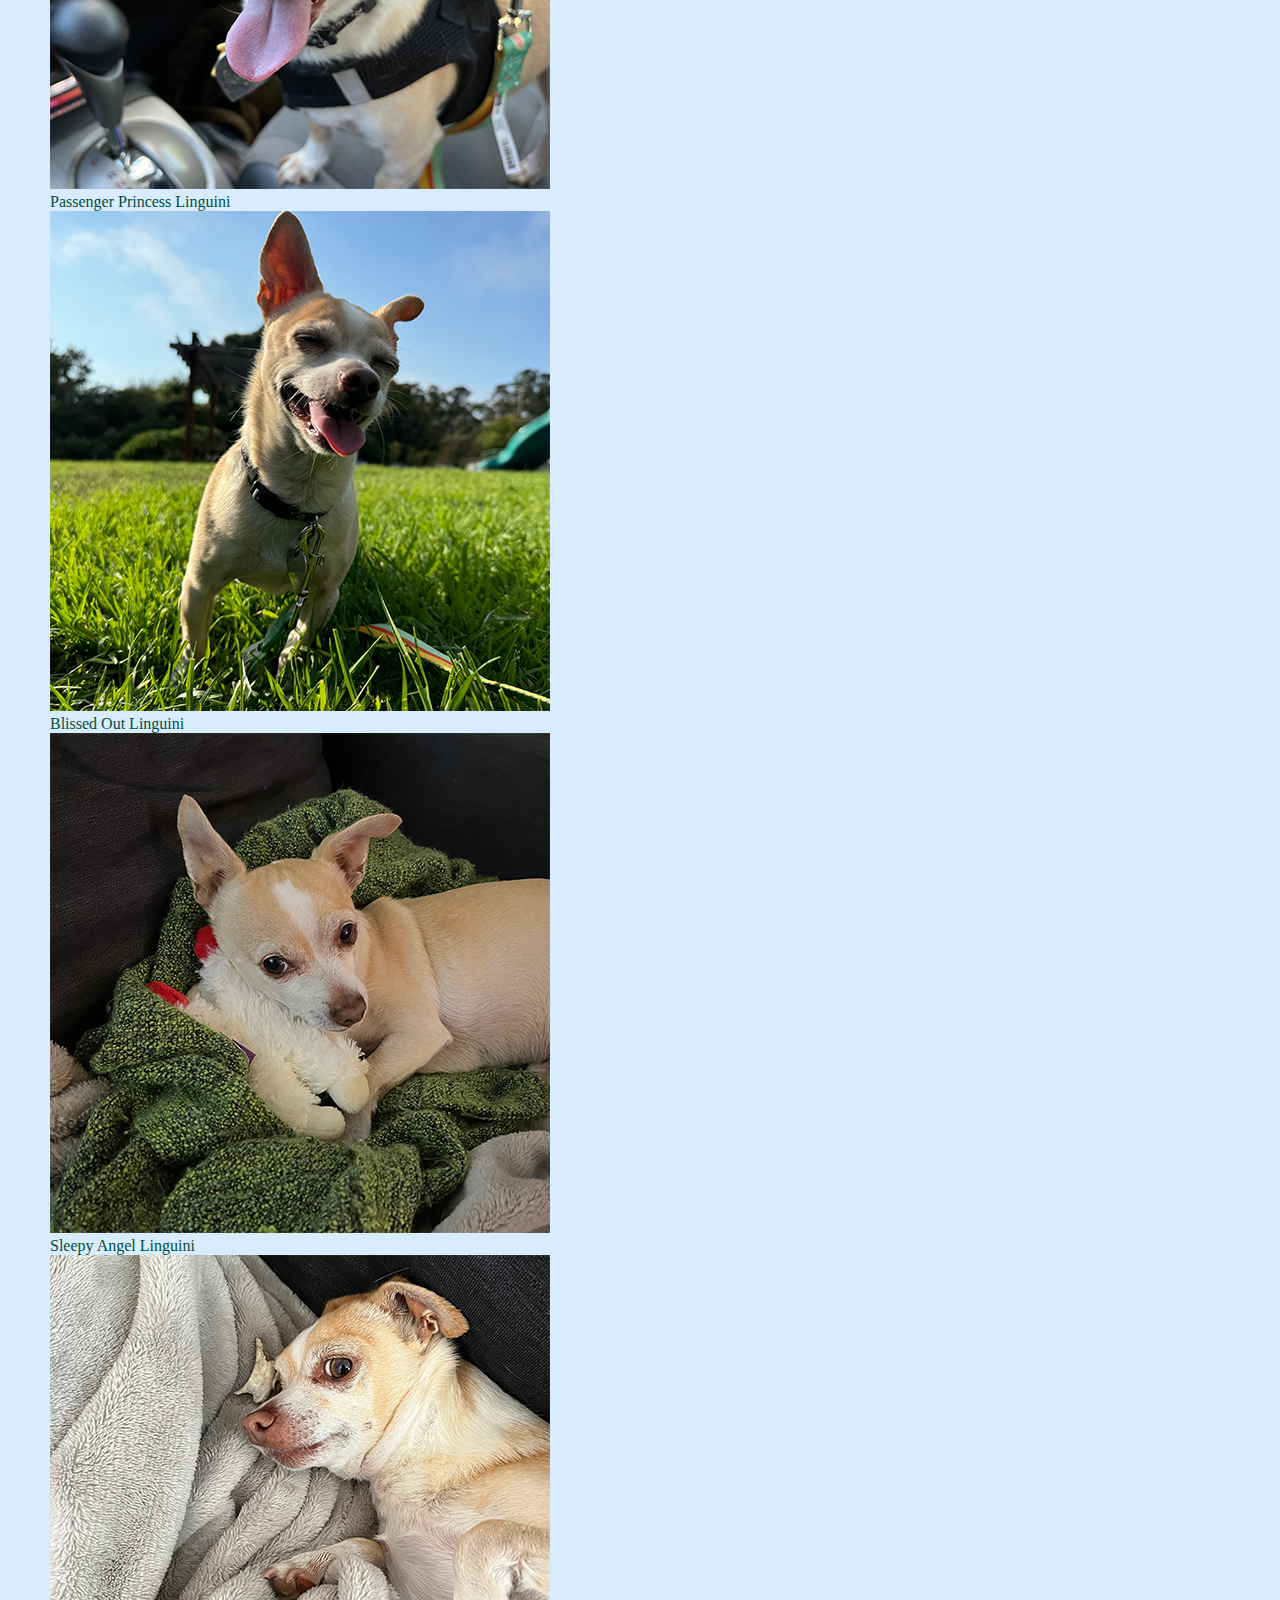
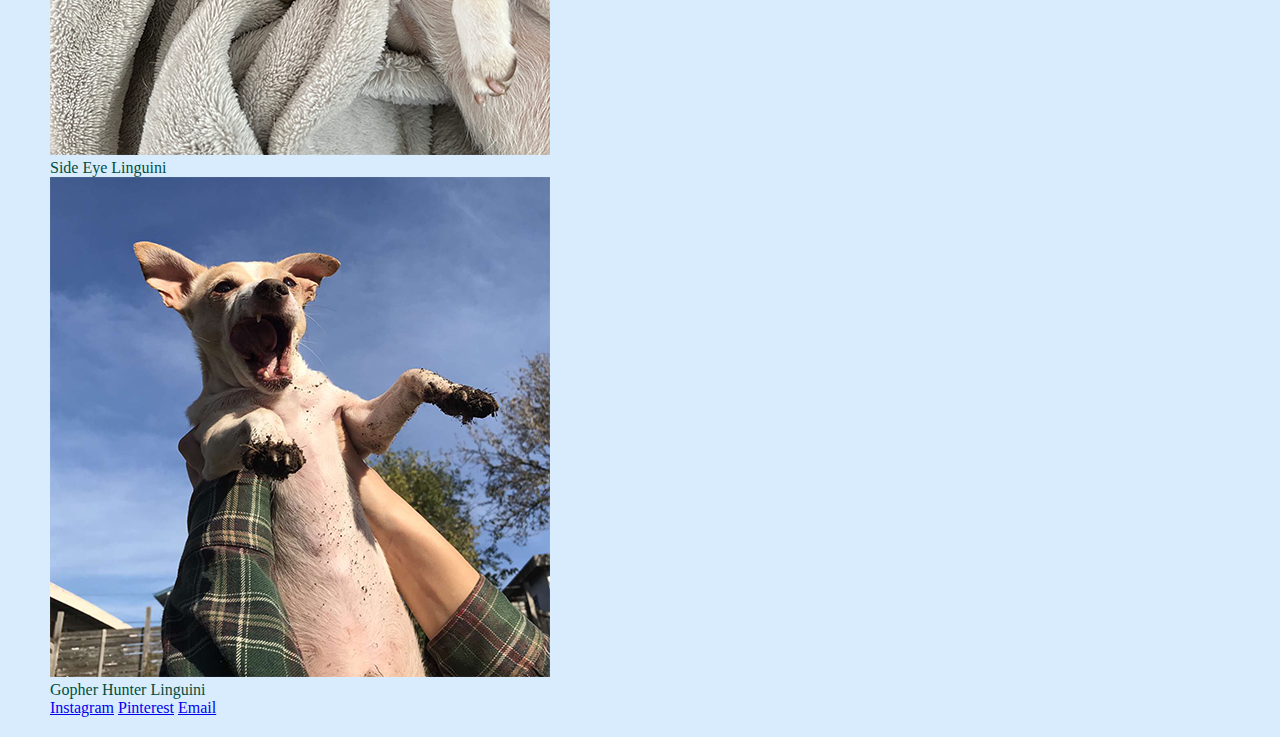
==== commit 7923fe2f: "9/23" ====
--- a/diary/diary.html
+++ b/diary/diary.html
@@ -3,7 +3,10 @@
     <head>
         <meta charset="UTF-8">
         <title>My Diary</title>
-        <link rel="stylesheet" href="css/style.css">
+        <link rel="stylesheet" href="../css/style.css">
+        <link rel="preconnect" href="https://fonts.googleapis.com">
+        <link rel="preconnect" href="https://fonts.gstatic.com" crossorigin>
+        <link href="https://fonts.googleapis.com/css2?family=Inter:ital,opsz,wght@0,14..32,100..900;1,14..32,100..900&family=Londrina+Solid:wght@100;300;400;900&display=swap" rel="stylesheet">
     </head>
     <body>
         <header>
@@ -15,73 +18,50 @@
         </header>
         <section id="travelDiary">
            <h1>2024 Travel Diary</h1>
-           <br>
            <ul>
                <li><strong>Santa Cruz</strong>
-                   <br><br>
                    <img src="img/santaCruz.png" alt="Overlooking Monterey Bay from a grassy cliff on a foggy day, surfers dot the water with the Santa Cruz Beach Boardwalk in the distance.">
-                   <br><br>
                    My boyfriend and I spent our spring break in Santa Cruz and we had fun exploring the town and hanging out on the boardwalk.
                </li>
-               <br><br>
                <li><strong>San Diego</strong>
-                   <br><br>
                    <img src="img/sanDiego.png" alt="Uma poses in front of a cloudy sunset at Windansea Beach in San Diego.">
-                   <br><br>
                    Once the spring semester ended, I visited my best friend who is going to UCSD. It was my first time in San Diego so she showed me around her favorite spots.
                </li>
-               <br><br>
                <li><strong>Bolinas</strong>
-                   <br><br>
                    <img src="img/bolinas.png" alt="Looking out at Mount Tamalpais under a clear blue sky from the sandy shore of Bolinas Beach.">
-                   <br><br>
                    For my birthday, my boyfriend and I had a weekend getaway to Bolinas and it was very peaceful and relaxing.
                </li>
-               <br><br>
                <li><strong>Monroe</strong>
-                   <br><br>
                    <img src="img/monroe.png" alt="Grace and nine family members smile as they sit inside at a grey table. All are wearing yellow shirts with a blue graphic marking their 2024 family reunion.">
-                   <br><br>
                    In July, my mom, sister, and I went to Monroe, Louisiana for a family reunion. It was my first family reunion since I was 4 years old!
                </li>
-               <br><br>
                <li><strong>Chicago</strong>
-                   <br><br>
                    <img src="img/chicago.png" alt="Bride and groom pose in a short white dress and light colored suit with a man and two women in formal wear holding bouquets in front of the Chicago skyline.">
-                   <br><br>
                    My dad moved to Chicago a couple years ago so in August I flew out there with my sister and my boyfriend to attend his wedding! It was a very small ceremony with friends and family on their roof deck and we had so much fun.
                </li>
            </ul>
            </section>
-           <br><br>
        <section id="linguini">
-           <h2>The Many Faces of Linguini and Songs To Go with Them</h2>
+           <h2>Linguini Photo Album</h2>
            <dl>
                <dt><a href="https://youtu.be/l482T0yNkeo?feature=shared"><img src="img/carLing.png" alt="Small tan chiweenie in a black collar and harness looks to the left as he sticks his tongue out while standing on the passenger seat of a dark grey car."></a></dt>
-               <br>
                <dd>Passenger Princess Linguini</dd>
-               <br><br>
                <dt><a href="https://youtu.be/naoknj1ebqI?feature=shared"><img src="img/grassLing.png" alt="Small tan chiweenie in a black collar and colorful leash squints and sticks his tongue out as he stands in a field in front of trees and a blue sky."></a></dt>
-               <br>
                <dd>Blissed Out Linguini</dd>
-               <br><br>
                <dt><a href="https://youtu.be/atYNqvZcQ3M?feature=shared"><img src="img/sleepy.png" alt="Small tan chiweenie looks at the camera as he lays on the couch on a green blanket and rests his head on a white and red lamb toy."></a></dt>
-               <br>
                <dd>Sleepy Angel Linguini</dd>
-               <br><br>
                <dt><a href="https://youtu.be/QXKvjyoH5lM?feature=shared"><img src="img/sideEye.png" alt="Small tan chiweenie lays on his side on a light grey blanket and side eyes the camera as he protects a small piece of bone next to him."></a></dt>
-               <br>
                <dd>Side Eye Linguini</dd>
-               <br><br>
                <dt><a href="https://youtu.be/09LTT0xwdfw?feature=shared"><img src="img/muddy.png" alt="Small tan chiweenie with muddy paws and dirt on his belly opens his mouth as he is lifted in front of trees and a blue sky by a person in a green plaid shirt."></a></dt>
-               <br>
                <dd>Gopher Hunter Linguini</dd>
-               <br><br>
            </dl>
        </section>
        <footer>
-           <a href="mailto: grace.davidson01@gmail.com">Send me an email</a>
-           <br><br>
+        <section id="socialLinks">
+            <a href="https://www.instagram.com/gracedavidsonn/">Instagram</a>
+            <a href="https://pin.it/7bZzCCTfS">Pinterest</a>
+            <a href="mailto: grace.davidson01@gmail.com">Email</a>
+        </section>    
         </footer>
     </body>
 </html>--- a/css/style.css
+++ b/css/style.css
@@ -0,0 +1,66 @@
+* {
+    margin: 0px;
+    padding: 0px;
+}
+body {
+    background-color: #D9ECFE;
+    color: #004F3D;
+    margin: 20px 50px;
+}
+
+nav {
+    padding: 10px;
+    text-align: center;
+}
+
+nav a {
+    font-family: 'Inter';
+    font-size: 14px;
+    text-decoration: none;
+    padding: 20px;
+    color: #004F3D;
+}
+
+h1 {
+    font-family: 'Londrina Solid';
+    font-size: 72px;
+    padding: 20px;
+}
+
+h2 {
+    font-family: 'Londrina Solid';
+    font-size: 48px;
+    text-transform: uppercase;
+    text-decoration: none;
+    padding: 20px;
+}
+
+h3 a {
+    color: #004F3D;
+    font-family: 'Inter';
+    font-weight: 700;
+    font-size: 28px;
+    text-decoration: none;
+    padding: 20px;
+}
+
+p {
+    font-family: 'Inter';
+    font-size: 14px;
+    line-height: 22px;
+    padding: 20px;
+}
+
+#introduction h1 {
+    display:inline-block;
+
+}
+
+#introduction p {
+    display: inline-block;
+}
+
+#introduction img {
+    width: 400px;
+    padding: 20px;
+}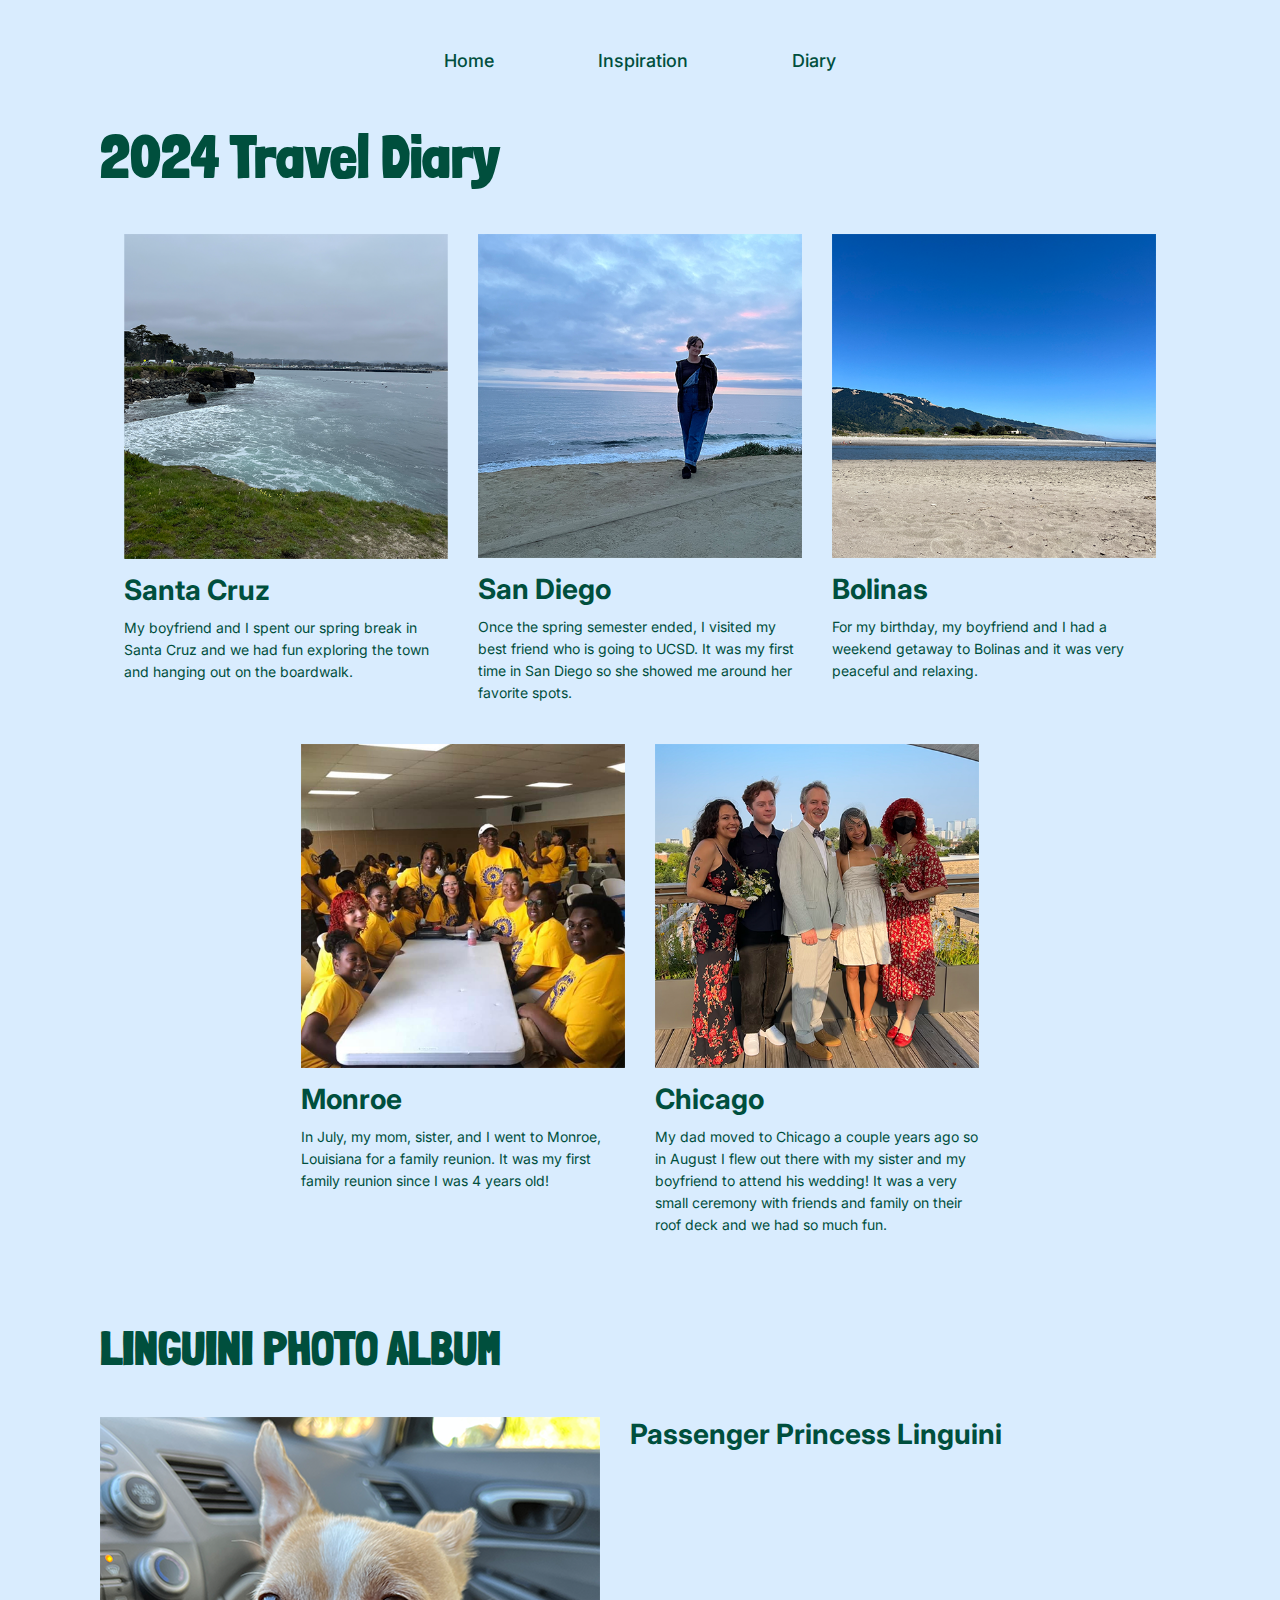
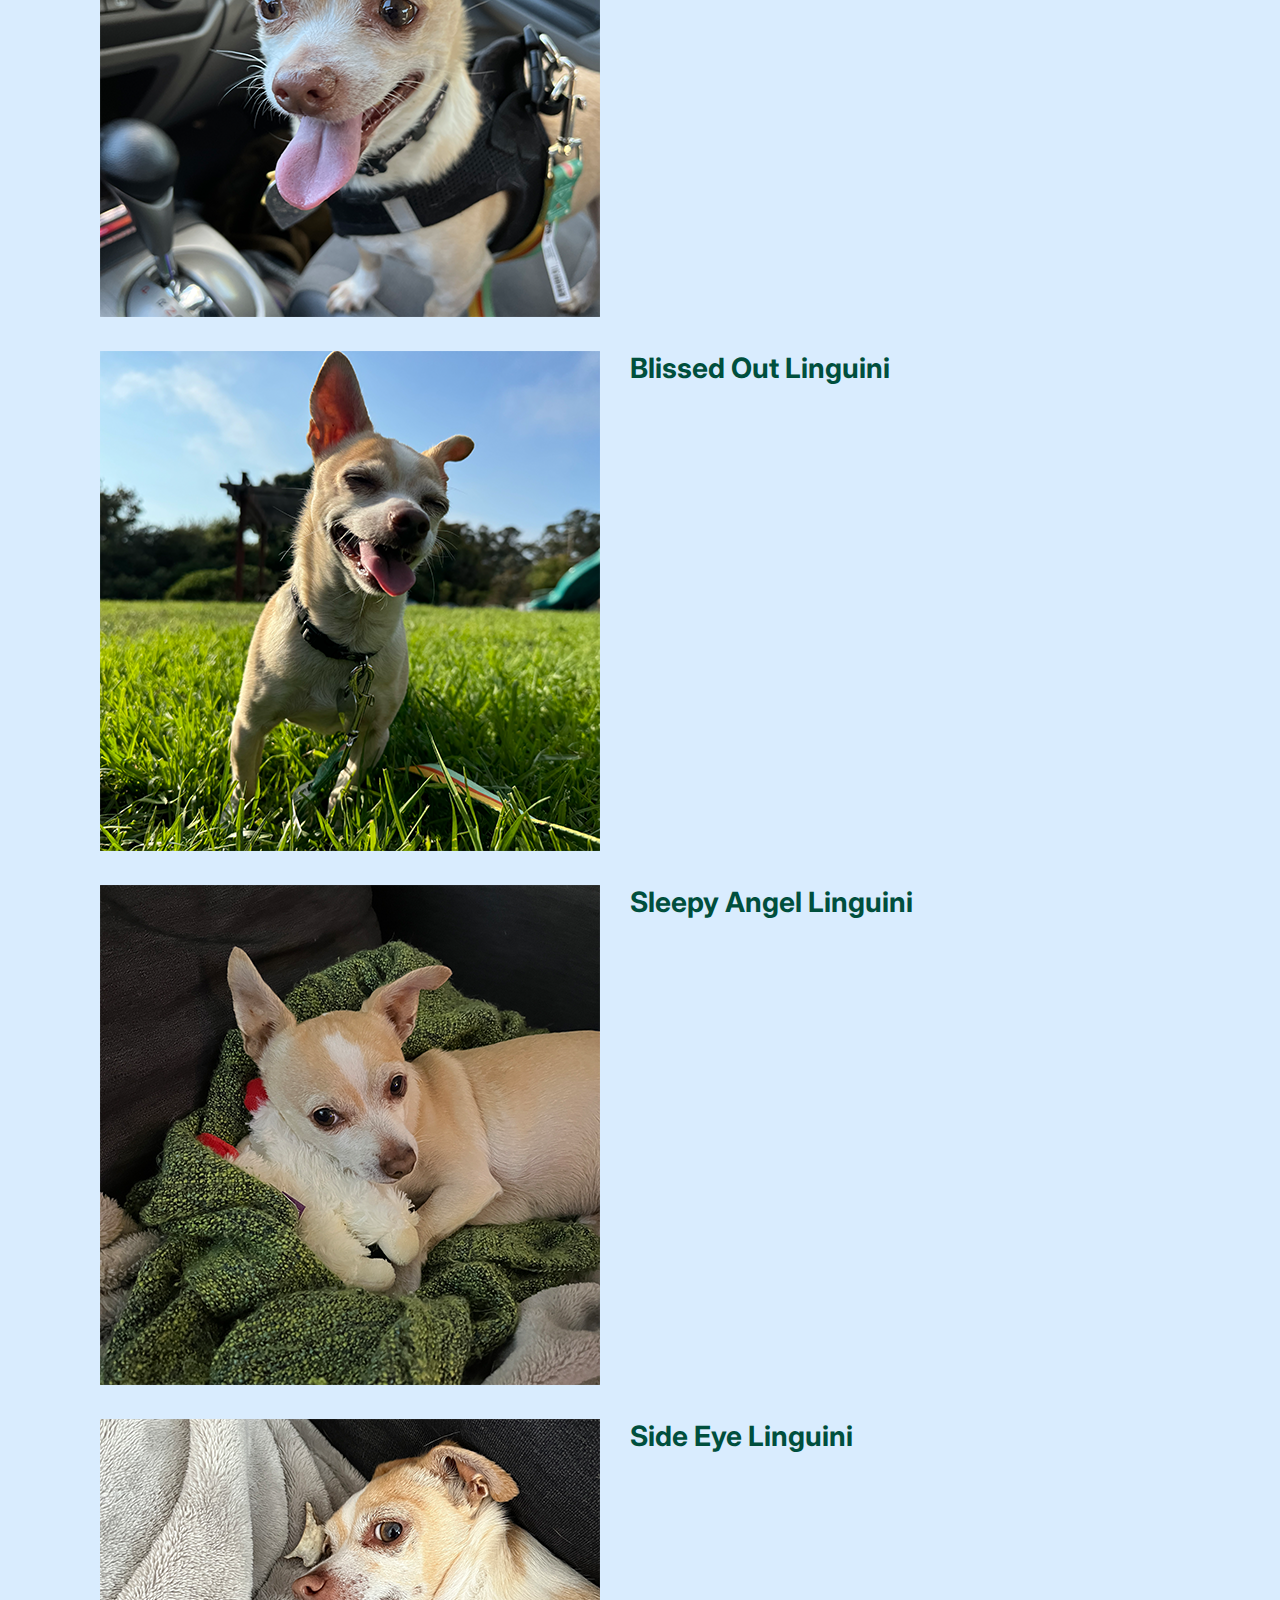
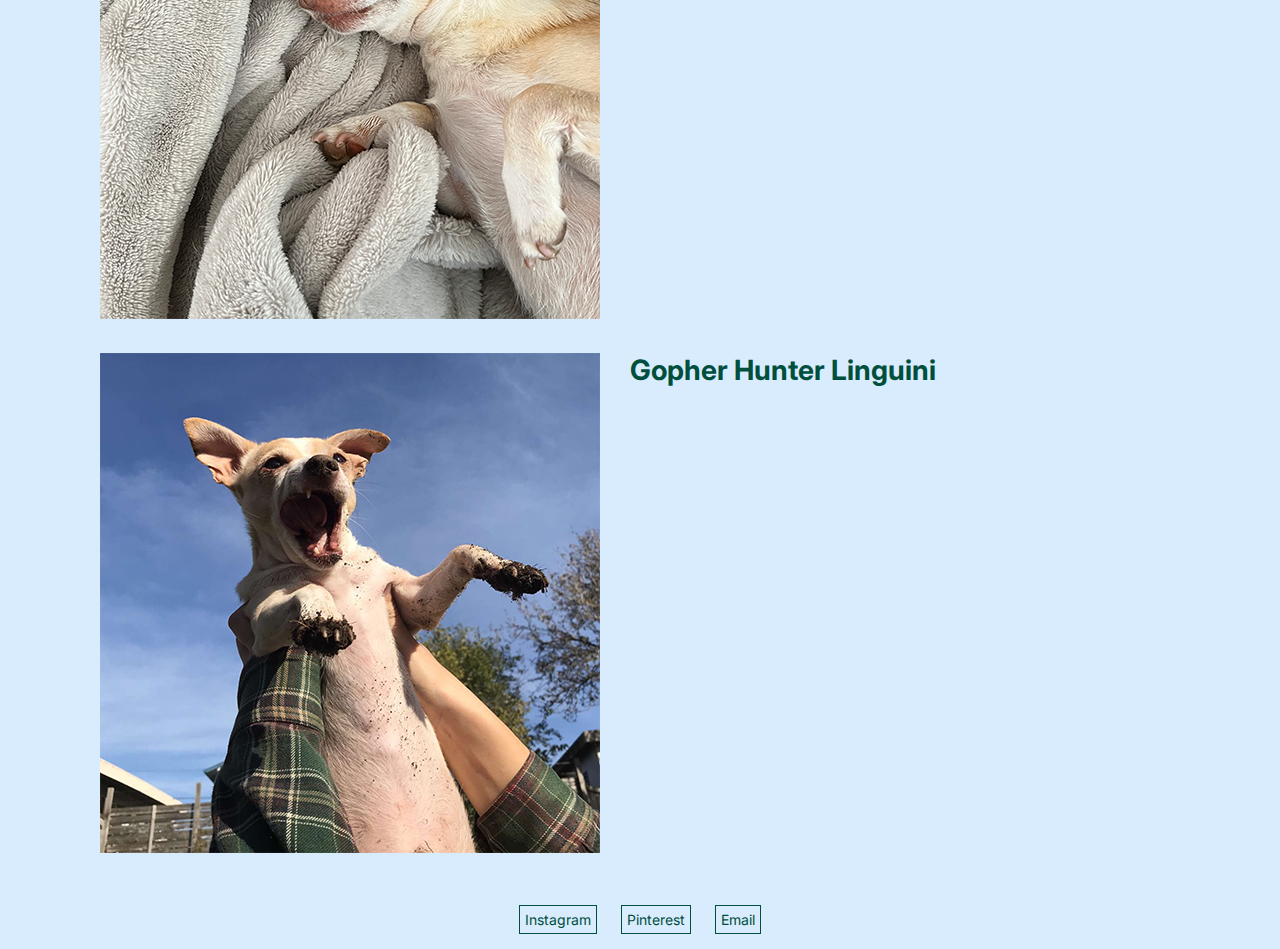
==== commit e09f8f07: "flex1" ====
--- a/diary/diary.html
+++ b/diary/diary.html
@@ -16,44 +16,49 @@
                 <a href="diary.html">Diary</a>
             </nav>
         </header>
-        <section id="travelDiary">
+        <section>
            <h1>2024 Travel Diary</h1>
-           <ul>
-               <li><strong>Santa Cruz</strong>
+           <ul id="travelDiary">
+               <li>
                    <img src="img/santaCruz.png" alt="Overlooking Monterey Bay from a grassy cliff on a foggy day, surfers dot the water with the Santa Cruz Beach Boardwalk in the distance.">
-                   My boyfriend and I spent our spring break in Santa Cruz and we had fun exploring the town and hanging out on the boardwalk.
+                   <h3>Santa Cruz</h3>
+                   <p>My boyfriend and I spent our spring break in Santa Cruz and we had fun exploring the town and hanging out on the boardwalk.</p>
                </li>
-               <li><strong>San Diego</strong>
+               <li>
                    <img src="img/sanDiego.png" alt="Uma poses in front of a cloudy sunset at Windansea Beach in San Diego.">
-                   Once the spring semester ended, I visited my best friend who is going to UCSD. It was my first time in San Diego so she showed me around her favorite spots.
+                   <h3>San Diego</h3>
+                   <p>Once the spring semester ended, I visited my best friend who is going to UCSD. It was my first time in San Diego so she showed me around her favorite spots.</p>
                </li>
-               <li><strong>Bolinas</strong>
+               <li>
                    <img src="img/bolinas.png" alt="Looking out at Mount Tamalpais under a clear blue sky from the sandy shore of Bolinas Beach.">
-                   For my birthday, my boyfriend and I had a weekend getaway to Bolinas and it was very peaceful and relaxing.
+                   <h3>Bolinas</h3>
+                   <p>For my birthday, my boyfriend and I had a weekend getaway to Bolinas and it was very peaceful and relaxing.</p>
                </li>
-               <li><strong>Monroe</strong>
+               <li>
                    <img src="img/monroe.png" alt="Grace and nine family members smile as they sit inside at a grey table. All are wearing yellow shirts with a blue graphic marking their 2024 family reunion.">
-                   In July, my mom, sister, and I went to Monroe, Louisiana for a family reunion. It was my first family reunion since I was 4 years old!
+                   <h3>Monroe</h3>
+                   <p>In July, my mom, sister, and I went to Monroe, Louisiana for a family reunion. It was my first family reunion since I was 4 years old!</p>
                </li>
-               <li><strong>Chicago</strong>
+               <li>
                    <img src="img/chicago.png" alt="Bride and groom pose in a short white dress and light colored suit with a man and two women in formal wear holding bouquets in front of the Chicago skyline.">
-                   My dad moved to Chicago a couple years ago so in August I flew out there with my sister and my boyfriend to attend his wedding! It was a very small ceremony with friends and family on their roof deck and we had so much fun.
+                   <h3>Chicago</h3>
+                   <p>My dad moved to Chicago a couple years ago so in August I flew out there with my sister and my boyfriend to attend his wedding! It was a very small ceremony with friends and family on their roof deck and we had so much fun.</p>
                </li>
            </ul>
-           </section>
-       <section id="linguini">
+       </section>
+       <section>
            <h2>Linguini Photo Album</h2>
-           <dl>
+           <dl id="linguini">
                <dt><a href="https://youtu.be/l482T0yNkeo?feature=shared"><img src="img/carLing.png" alt="Small tan chiweenie in a black collar and harness looks to the left as he sticks his tongue out while standing on the passenger seat of a dark grey car."></a></dt>
-               <dd>Passenger Princess Linguini</dd>
+                   <dd><h3>Passenger Princess Linguini</h3></dd>
                <dt><a href="https://youtu.be/naoknj1ebqI?feature=shared"><img src="img/grassLing.png" alt="Small tan chiweenie in a black collar and colorful leash squints and sticks his tongue out as he stands in a field in front of trees and a blue sky."></a></dt>
-               <dd>Blissed Out Linguini</dd>
+                   <dd><h3>Blissed Out Linguini</h3></dd>
                <dt><a href="https://youtu.be/atYNqvZcQ3M?feature=shared"><img src="img/sleepy.png" alt="Small tan chiweenie looks at the camera as he lays on the couch on a green blanket and rests his head on a white and red lamb toy."></a></dt>
-               <dd>Sleepy Angel Linguini</dd>
+                   <dd><h3>Sleepy Angel Linguini</h3></dd>
                <dt><a href="https://youtu.be/QXKvjyoH5lM?feature=shared"><img src="img/sideEye.png" alt="Small tan chiweenie lays on his side on a light grey blanket and side eyes the camera as he protects a small piece of bone next to him."></a></dt>
-               <dd>Side Eye Linguini</dd>
+                   <dd><h3>Side Eye Linguini</h3></dd>
                <dt><a href="https://youtu.be/09LTT0xwdfw?feature=shared"><img src="img/muddy.png" alt="Small tan chiweenie with muddy paws and dirt on his belly opens his mouth as he is lifted in front of trees and a blue sky by a person in a green plaid shirt."></a></dt>
-               <dd>Gopher Hunter Linguini</dd>
+                   <dd><h3>Gopher Hunter Linguini</h3></dd>
            </dl>
        </section>
        <footer>
--- a/css/style.css
+++ b/css/style.css
@@ -5,26 +5,36 @@
 body {
     background-color: #D9ECFE;
     color: #004F3D;
-    margin: 20px 50px;
+    margin: 20px 100px;
 }
 
 nav {
+    display: flex;
+    flex-direction: row;
     padding: 10px;
     text-align: center;
+    justify-content: space-evenly;
+    margin: 0px 250px;
 }
 
 nav a {
     font-family: 'Inter';
-    font-size: 14px;
+    font-size: 18px;
+    font-weight: 500;
     text-decoration: none;
     padding: 20px;
     color: #004F3D;
 }
 
+nav a:hover {
+    font-weight: 700;
+}
+
+/* TEXT STYLING */
 h1 {
     font-family: 'Londrina Solid';
-    font-size: 72px;
-    padding: 20px;
+    font-size: 60px;
+    padding: 20px 0px;
 }
 
 h2 {
@@ -32,7 +42,16 @@
     font-size: 48px;
     text-transform: uppercase;
     text-decoration: none;
-    padding: 20px;
+    padding: 20px 0px;
+}
+
+h3 {
+    color: #004F3D;
+    font-family: 'Inter';
+    font-weight: 700;
+    font-size: 28px;
+    text-decoration: none;
+    padding: 0px;
 }
 
 h3 a {
@@ -41,26 +60,119 @@
     font-weight: 700;
     font-size: 28px;
     text-decoration: none;
-    padding: 20px;
+    padding: 0px;
 }
 
 p {
     font-family: 'Inter';
     font-size: 14px;
     line-height: 22px;
-    padding: 20px;
+    padding: 10px 0px;
 }
 
-#introduction h1 {
-    display:inline-block;
+/* FOOTER */
+footer {
+    text-align: center;
+}
+
+#socialLinks a {
+    color: #004F3D;
+    font-family: 'Inter';
+    font-size: 14px;
+    text-decoration: none;
+    margin: 10px;
+    padding: 5px;
+    border: 1px solid #004F3D;
+}
+
+/* HOME PAGE */
+#introduction {
+    display: flex;
+    flex-direction:row;
+    flex-wrap: nowrap;
+    justify-content: center;
+    align-items: center;
+    gap: 50px;
+    padding-bottom: 5%;
+}
+
+#bio {
+    width: 50%
+}
+
+#introduction img {
+    width: 35%;
+    padding: 20px;
+    border-radius: 50px;
+}
+
+/* INSPIRATION PAGE */
+#inspiration {
+    display: flex;
+    flex-direction: column;
+    padding-bottom: 5%;
+}
+
+.inspirationSection {
+    display: flex;
+    flex-direction: row;
+    justify-content: space-evenly;
+    gap: 20px;
+    padding: 20px 0px;
+    flex-grow: 1;
+}
+
+.inspirationSection h2 {
+    padding: 0px;
+    text-align: right;
+    width: 100px;
 
 }
 
-#introduction p {
-    display: inline-block;
+.inspirationArticle h3 a {
+    padding: 0px;
 }
 
-#introduction img {
-    width: 400px;
-    padding: 20px;
+.inspirationArticle {
+    width: 30%;
+}
+
+.inspirationArticle img {
+    width: 100%;
+    padding: 10px 0px;
+}
+
+.inspirationArticle p {
+    width: 100%;
+}
+
+/* DIARY PAGE */
+
+#travelDiary {
+    display: flex;
+    flex-direction: row;
+    flex-wrap: wrap;
+    justify-content: center;
+    gap: 30px;
+    padding-top: 2%;
+    padding-bottom: 5%;
+}
+
+li {
+    list-style: none;
+    width: 30%;
+}
+
+li img {
+    width: 100%;
+    padding-bottom: 10px;
+}
+
+#linguini {
+    display: flex;
+    flex-direction: row;
+    flex-wrap: wrap;
+    gap: 30px;
+    padding-top: 2%;
+    padding-bottom: 5%;
 }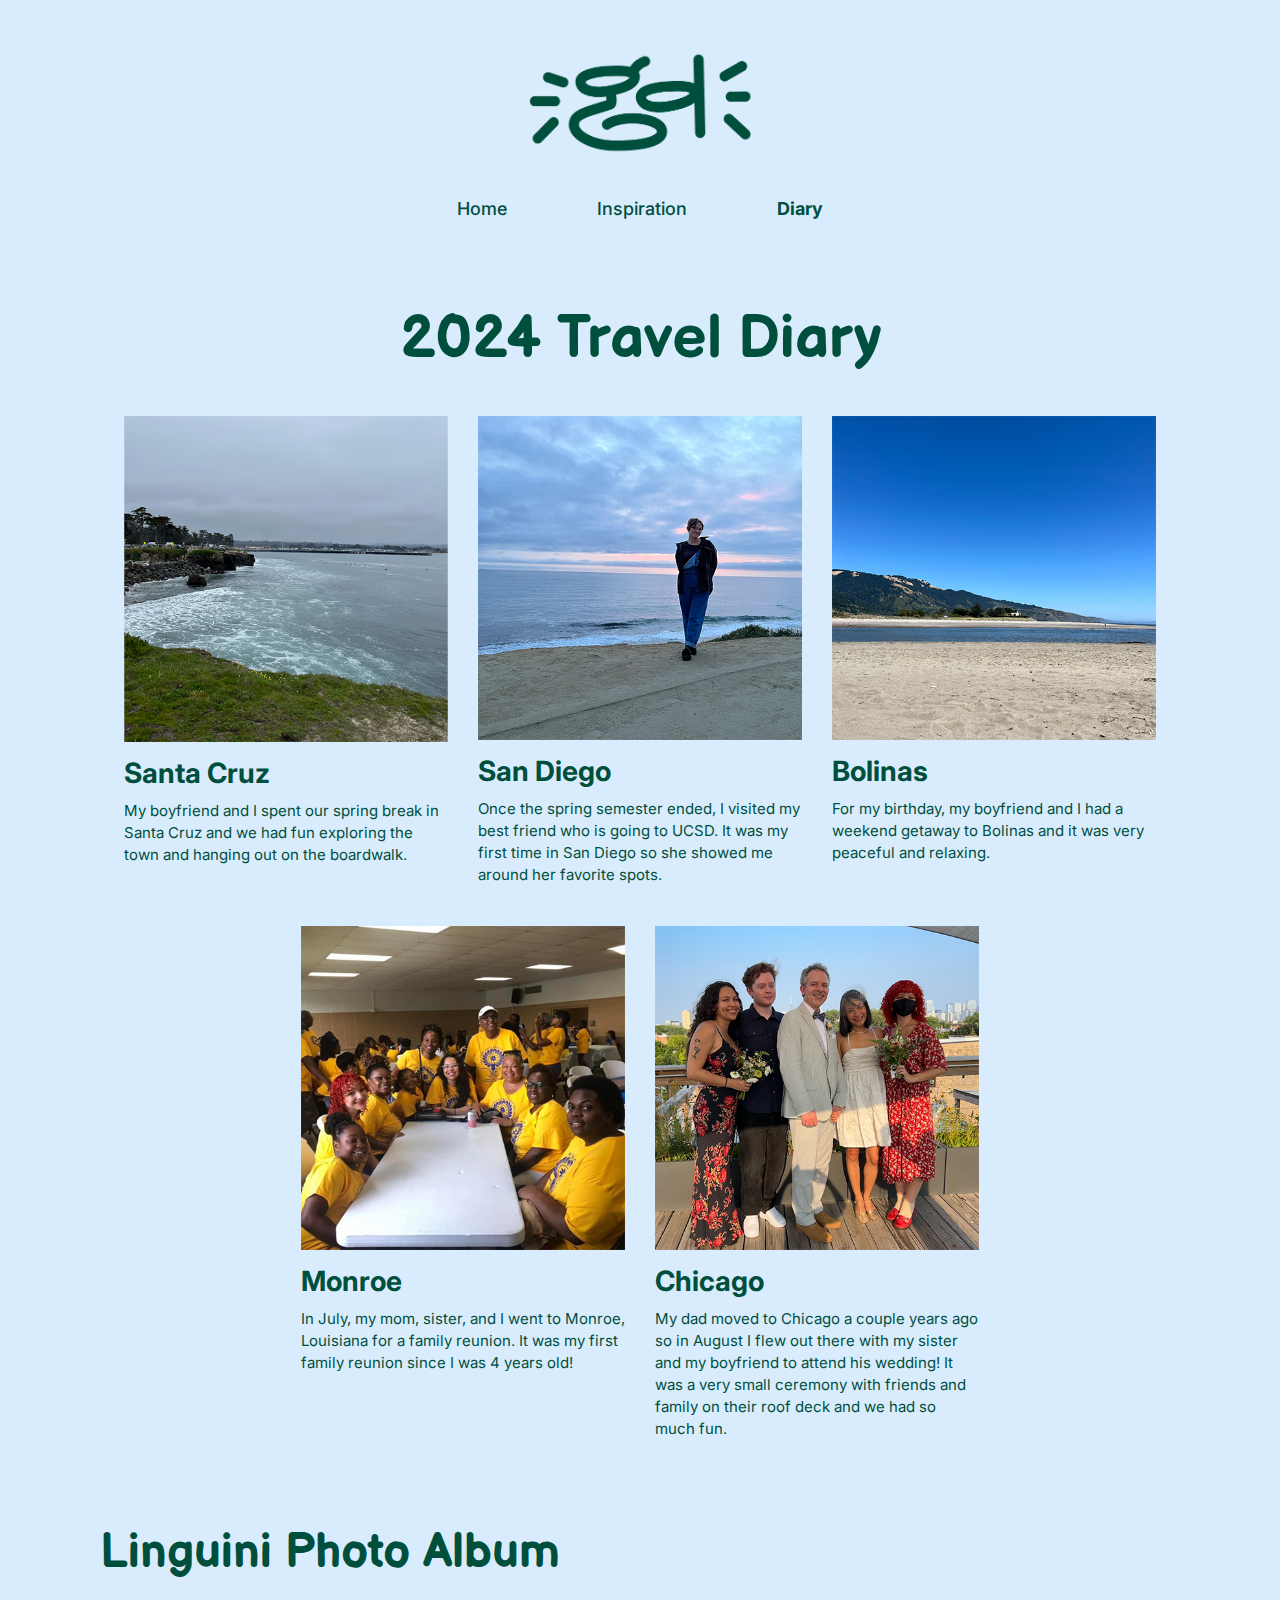
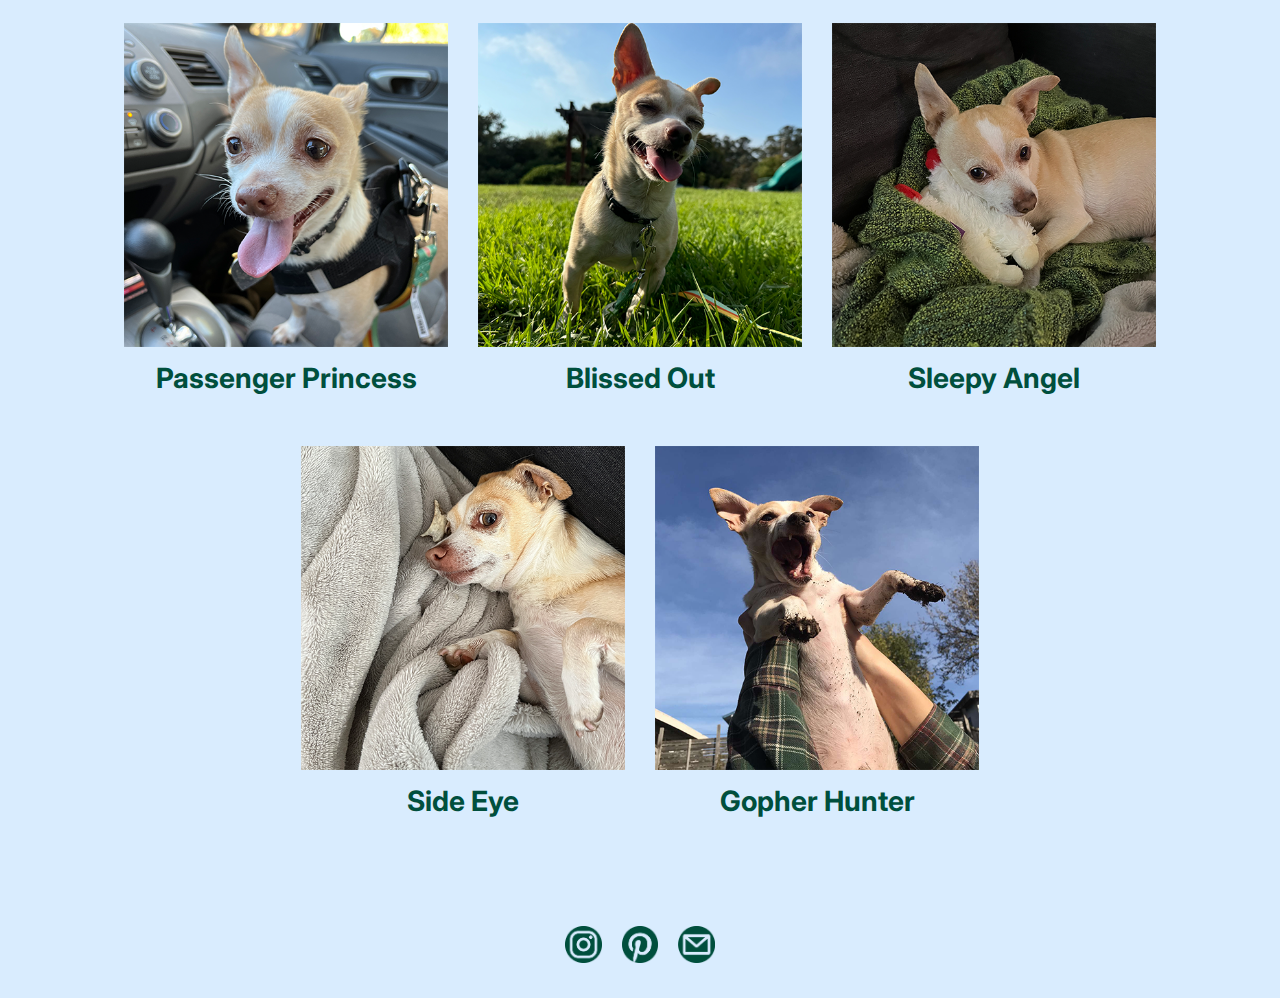
==== commit 6b8c6bd4: "final" ====
--- a/diary/diary.html
+++ b/diary/diary.html
@@ -6,41 +6,44 @@
         <link rel="stylesheet" href="../css/style.css">
         <link rel="preconnect" href="https://fonts.googleapis.com">
         <link rel="preconnect" href="https://fonts.gstatic.com" crossorigin>
-        <link href="https://fonts.googleapis.com/css2?family=Inter:ital,opsz,wght@0,14..32,100..900;1,14..32,100..900&family=Londrina+Solid:wght@100;300;400;900&display=swap" rel="stylesheet">
+        <link href="https://fonts.googleapis.com/css2?family=Balsamiq+Sans:ital,wght@0,400;0,700;1,400;1,700&family=Inter:ital,opsz,wght@0,14..32,100..900;1,14..32,100..900&display=swap" rel="stylesheet">
     </head>
     <body>
         <header>
+            <section id="gd">
+                <a href="../index.html"><img src="../img/gd.gif" alt="Dark green outline illustration of a woman with long, dark curly hair and a nose ring wearing a striped tank top."></a>
+            </section>
             <nav>
                 <a href="../index.html">Home</a>
                 <a href="../inspiration/inspiration.html">Inspiration</a>
-                <a href="diary.html">Diary</a>
+                <a id="currentPage" href="diary.html">Diary</a>
             </nav>
         </header>
         <section>
-           <h1>2024 Travel Diary</h1>
+           <h1 id="diaryHeading">2024 Travel Diary</h1>
            <ul id="travelDiary">
                <li>
-                   <img src="img/santaCruz.png" alt="Overlooking Monterey Bay from a grassy cliff on a foggy day, surfers dot the water with the Santa Cruz Beach Boardwalk in the distance.">
+                   <a href="https://www.santacruz.org"><img src="img/santaCruz.png" alt="Overlooking Monterey Bay from a grassy cliff on a foggy day, surfers dot the water with the Santa Cruz Beach Boardwalk in the distance."></a>
                    <h3>Santa Cruz</h3>
                    <p>My boyfriend and I spent our spring break in Santa Cruz and we had fun exploring the town and hanging out on the boardwalk.</p>
                </li>
                <li>
-                   <img src="img/sanDiego.png" alt="Uma poses in front of a cloudy sunset at Windansea Beach in San Diego.">
+                   <a href="https://www.sandiego.org/explore.aspx"><img src="img/sanDiego.png" alt="Uma poses in front of a cloudy sunset at Windansea Beach in San Diego."></a>
                    <h3>San Diego</h3>
                    <p>Once the spring semester ended, I visited my best friend who is going to UCSD. It was my first time in San Diego so she showed me around her favorite spots.</p>
                </li>
                <li>
-                   <img src="img/bolinas.png" alt="Looking out at Mount Tamalpais under a clear blue sky from the sandy shore of Bolinas Beach.">
+                   <a href="https://en.wikipedia.org/wiki/Bolinas,_California"><img src="img/bolinas.png" alt="Looking out at Mount Tamalpais under a clear blue sky from the sandy shore of Bolinas Beach."></a>
                    <h3>Bolinas</h3>
                    <p>For my birthday, my boyfriend and I had a weekend getaway to Bolinas and it was very peaceful and relaxing.</p>
                </li>
                <li>
-                   <img src="img/monroe.png" alt="Grace and nine family members smile as they sit inside at a grey table. All are wearing yellow shirts with a blue graphic marking their 2024 family reunion.">
+                   <a href="https://monroela.us"><img src="img/monroe.png" alt="Grace and nine family members smile as they sit inside at a grey table. All are wearing yellow shirts with a blue graphic marking their 2024 family reunion."></a>
                    <h3>Monroe</h3>
                    <p>In July, my mom, sister, and I went to Monroe, Louisiana for a family reunion. It was my first family reunion since I was 4 years old!</p>
                </li>
                <li>
-                   <img src="img/chicago.png" alt="Bride and groom pose in a short white dress and light colored suit with a man and two women in formal wear holding bouquets in front of the Chicago skyline.">
+                   <a href="https://www.choosechicago.com"><img src="img/chicago.png" alt="Bride and groom pose in a short white dress and light colored suit with a man and two women in formal wear holding bouquets in front of the Chicago skyline."></a>
                    <h3>Chicago</h3>
                    <p>My dad moved to Chicago a couple years ago so in August I flew out there with my sister and my boyfriend to attend his wedding! It was a very small ceremony with friends and family on their roof deck and we had so much fun.</p>
                </li>
@@ -48,25 +51,35 @@
        </section>
        <section>
            <h2>Linguini Photo Album</h2>
-           <dl id="linguini">
-               <dt><a href="https://youtu.be/l482T0yNkeo?feature=shared"><img src="img/carLing.png" alt="Small tan chiweenie in a black collar and harness looks to the left as he sticks his tongue out while standing on the passenger seat of a dark grey car."></a></dt>
-                   <dd><h3>Passenger Princess Linguini</h3></dd>
-               <dt><a href="https://youtu.be/naoknj1ebqI?feature=shared"><img src="img/grassLing.png" alt="Small tan chiweenie in a black collar and colorful leash squints and sticks his tongue out as he stands in a field in front of trees and a blue sky."></a></dt>
-                   <dd><h3>Blissed Out Linguini</h3></dd>
-               <dt><a href="https://youtu.be/atYNqvZcQ3M?feature=shared"><img src="img/sleepy.png" alt="Small tan chiweenie looks at the camera as he lays on the couch on a green blanket and rests his head on a white and red lamb toy."></a></dt>
-                   <dd><h3>Sleepy Angel Linguini</h3></dd>
-               <dt><a href="https://youtu.be/QXKvjyoH5lM?feature=shared"><img src="img/sideEye.png" alt="Small tan chiweenie lays on his side on a light grey blanket and side eyes the camera as he protects a small piece of bone next to him."></a></dt>
-                   <dd><h3>Side Eye Linguini</h3></dd>
-               <dt><a href="https://youtu.be/09LTT0xwdfw?feature=shared"><img src="img/muddy.png" alt="Small tan chiweenie with muddy paws and dirt on his belly opens his mouth as he is lifted in front of trees and a blue sky by a person in a green plaid shirt."></a></dt>
-                   <dd><h3>Gopher Hunter Linguini</h3></dd>
-           </dl>
+           <ul id="linguini">
+               <li>
+                   <a href="https://youtu.be/l482T0yNkeo?feature=shared"><img src="img/carLing.png" alt="Small tan chiweenie in a black collar and harness looks to the left as he sticks his tongue out while standing on the passenger seat of a dark grey car."></a>
+                   <h3>Passenger Princess</h3>
+               </li>
+               <li>
+                   <a href="https://youtu.be/naoknj1ebqI?feature=shared"><img src="img/grassLing.png" alt="Small tan chiweenie in a black collar and colorful leash squints and sticks his tongue out as he stands in a field in front of trees and a blue sky."></a>
+                   <h3>Blissed Out</h3>
+                </li>
+               <li>
+                   <a href="https://youtu.be/atYNqvZcQ3M?feature=shared"><img src="img/sleepy.png" alt="Small tan chiweenie looks at the camera as he lays on the couch on a green blanket and rests his head on a white and red lamb toy."></a>
+                   <h3>Sleepy Angel</h3>
+                </li>
+               <li>
+                   <a href="https://youtu.be/QXKvjyoH5lM?feature=shared"><img src="img/sideEye.png" alt="Small tan chiweenie lays on his side on a light grey blanket and side eyes the camera as he protects a small piece of bone next to him."></a>
+                   <h3>Side Eye</h3>
+                </li>
+               <li>
+                   <a href="https://youtu.be/09LTT0xwdfw?feature=shared"><img src="img/muddy.png" alt="Small tan chiweenie with muddy paws and dirt on his belly opens his mouth as he is lifted in front of trees and a blue sky by a person in a green plaid shirt."></a>
+                   <h3>Gopher Hunter</h3>
+                </li>
+           </ul>
        </section>
        <footer>
         <section id="socialLinks">
-            <a href="https://www.instagram.com/gracedavidsonn/">Instagram</a>
-            <a href="https://pin.it/7bZzCCTfS">Pinterest</a>
-            <a href="mailto: grace.davidson01@gmail.com">Email</a>
-        </section>    
+            <a href="https://www.instagram.com/gracedavidsonn/"><img src="../img/instagram.png" alt="Instagram"></a>
+            <a href="https://pin.it/7bZzCCTfS"><img src="../img/pinterest.png" alt="Pinterest"></a>
+            <a href="mailto: grace.davidson01@gmail.com"><img src="../img/email.png" alt="Email"></a>
+        </section>   
         </footer>
     </body>
 </html>--- a/css/style.css
+++ b/css/style.css
@@ -8,12 +8,23 @@
     margin: 20px 100px;
 }
 
+/*HEADER*/
+header {
+    display: flex;
+    flex-direction: column;
+    flex-wrap: wrap;
+    align-content: center;
+    align-items: center;
+    gap: 5%;
+}
+
 nav {
     display: flex;
     flex-direction: row;
-    padding: 10px;
+    padding: 10px 10px 20px 10px;
     text-align: center;
     justify-content: space-evenly;
+    gap: 50px;
     margin: 0px 250px;
 }
 
@@ -30,17 +41,36 @@
     font-weight: 700;
 }
 
+#currentPage {
+    font-weight: 700;
+}
+
+#gd {
+    display: flex;
+    width: 100%;
+    padding-top: 3%;
+    padding-bottom: 1%;
+    justify-content: center;
+}
+
+#gd img {
+    width: 225px;
+    align-self: flex-end;
+}
+
 /* TEXT STYLING */
 h1 {
-    font-family: 'Londrina Solid';
+    font-family: 'Balsamiq Sans';
     font-size: 60px;
-    padding: 20px 0px;
+    font-weight: 700;
+    padding: 20px 0px;
+    text-align: center;
 }
 
 h2 {
-    font-family: 'Londrina Solid';
+    font-family: 'Balsamiq Sans';
     font-size: 48px;
-    text-transform: uppercase;
+    font-weight: 700;
     text-decoration: none;
     padding: 20px 0px;
 }
@@ -65,24 +95,30 @@
 
 p {
     font-family: 'Inter';
-    font-size: 14px;
+    font-size: 15px;
     line-height: 22px;
     padding: 10px 0px;
 }
 
 /* FOOTER */
 footer {
-    text-align: center;
-}
-
-#socialLinks a {
-    color: #004F3D;
-    font-family: 'Inter';
-    font-size: 14px;
-    text-decoration: none;
-    margin: 10px;
-    padding: 5px;
-    border: 1px solid #004F3D;
+    display: flex;
+    flex-direction: row;
+    justify-content: center;
+    padding-top: 3%;
+    padding-bottom: 1%;
+}
+#socialLinks {
+    display: flex;
+    flex-direction: row;
+    justify-content: center;
+    gap: 20px;
+    width: 150px;
+}
+
+#socialLinks a img {
+    width: 100%;
+
 }
 
 /* HOME PAGE */
@@ -93,23 +129,30 @@
     justify-content: center;
     align-items: center;
     gap: 50px;
+    padding-top: 2%;
     padding-bottom: 5%;
 }
 
 #bio {
-    width: 50%
+    width: 50%;
+    align-self: flex-start;
+}
+
+#bio h1 {
+    text-align: left;
 }
 
 #introduction img {
     width: 35%;
-    padding: 20px;
-    border-radius: 50px;
+    padding-top: 20px;
+    align-self: flex-start;
 }
 
 /* INSPIRATION PAGE */
 #inspiration {
     display: flex;
     flex-direction: column;
+    padding-top: 2%;
     padding-bottom: 5%;
 }
 
@@ -123,7 +166,7 @@
 }
 
 .inspirationSection h2 {
-    padding: 0px;
+    padding: 10px 0px;
     text-align: right;
     width: 100px;
 
@@ -133,13 +176,17 @@
     padding: 0px;
 }
 
+.inspirationArticle h3 a:hover {
+    color: black;
+}
+
 .inspirationArticle {
     width: 30%;
 }
 
 .inspirationArticle img {
     width: 100%;
-    padding: 10px 0px;
+    padding: 20px 0px;
 }
 
 .inspirationArticle p {
@@ -156,6 +203,10 @@
     gap: 30px;
     padding-top: 2%;
     padding-bottom: 5%;
+}
+
+#diaryHeading {
+    padding-top: 4%;
 }
 
 li {
@@ -172,7 +223,16 @@
     display: flex;
     flex-direction: row;
     flex-wrap: wrap;
+    justify-content: center;
     gap: 30px;
     padding-top: 2%;
     padding-bottom: 5%;
+}
+
+#linguini li {
+    padding-bottom: 2%;
+}
+
+#linguini li h3 {
+    text-align: center;
 }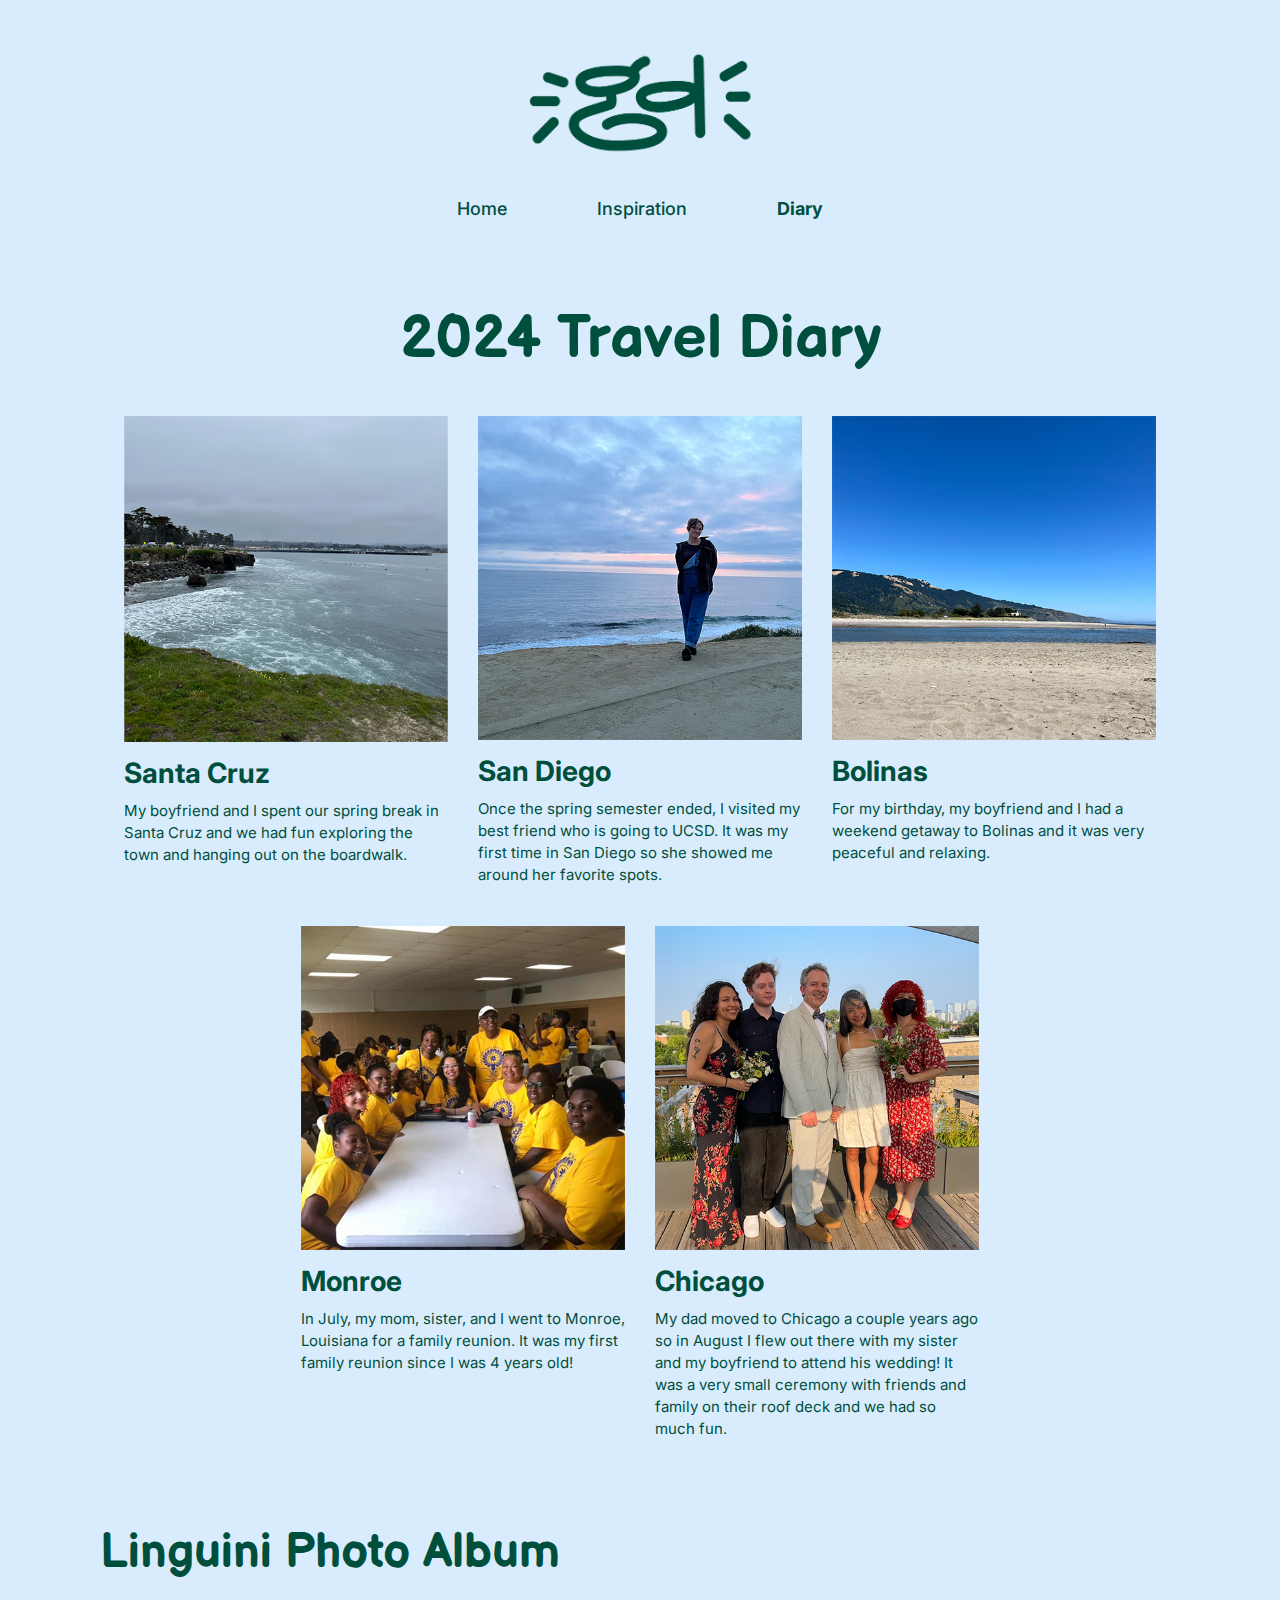
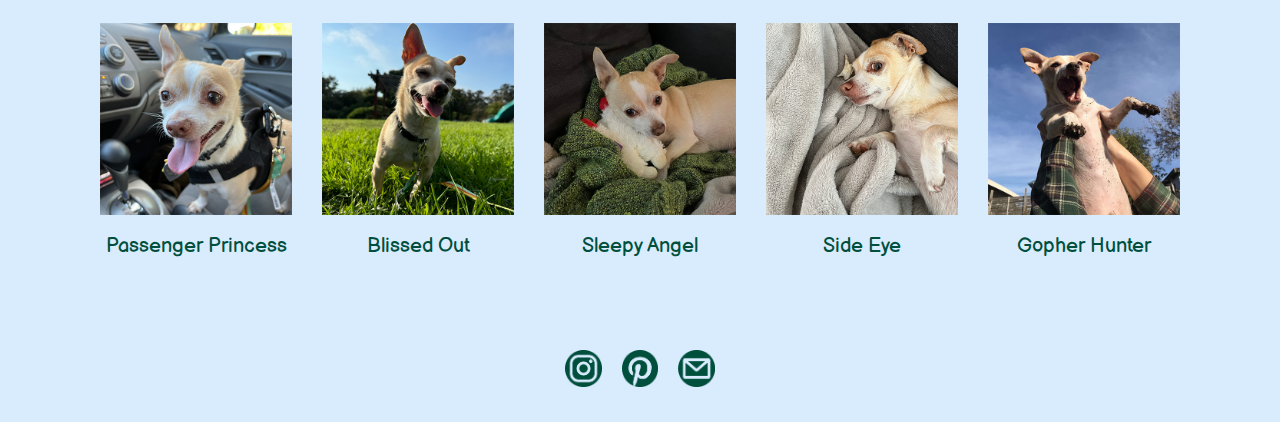
==== commit 484d8be3: "linguini edits" ====
--- a/diary/diary.html
+++ b/diary/diary.html
@@ -54,24 +54,24 @@
            <ul id="linguini">
                <li>
                    <a href="https://youtu.be/l482T0yNkeo?feature=shared"><img src="img/carLing.png" alt="Small tan chiweenie in a black collar and harness looks to the left as he sticks his tongue out while standing on the passenger seat of a dark grey car."></a>
-                   <h3>Passenger Princess</h3>
+                   <p>Passenger Princess</p>
                </li>
                <li>
                    <a href="https://youtu.be/naoknj1ebqI?feature=shared"><img src="img/grassLing.png" alt="Small tan chiweenie in a black collar and colorful leash squints and sticks his tongue out as he stands in a field in front of trees and a blue sky."></a>
-                   <h3>Blissed Out</h3>
-                </li>
+                   <p>Blissed Out</p>
+               </li>
                <li>
                    <a href="https://youtu.be/atYNqvZcQ3M?feature=shared"><img src="img/sleepy.png" alt="Small tan chiweenie looks at the camera as he lays on the couch on a green blanket and rests his head on a white and red lamb toy."></a>
-                   <h3>Sleepy Angel</h3>
-                </li>
+                   <p>Sleepy Angel</p>
+               </li>
                <li>
                    <a href="https://youtu.be/QXKvjyoH5lM?feature=shared"><img src="img/sideEye.png" alt="Small tan chiweenie lays on his side on a light grey blanket and side eyes the camera as he protects a small piece of bone next to him."></a>
-                   <h3>Side Eye</h3>
-                </li>
+                   <p>Side Eye</p>
+               </li>
                <li>
                    <a href="https://youtu.be/09LTT0xwdfw?feature=shared"><img src="img/muddy.png" alt="Small tan chiweenie with muddy paws and dirt on his belly opens his mouth as he is lifted in front of trees and a blue sky by a person in a green plaid shirt."></a>
-                   <h3>Gopher Hunter</h3>
-                </li>
+                   <p>Gopher Hunter</p>
+               </li>
            </ul>
        </section>
        <footer>
--- a/css/style.css
+++ b/css/style.css
@@ -58,6 +58,8 @@
     align-self: flex-end;
 }
 
+
+
 /* TEXT STYLING */
 h1 {
     font-family: 'Balsamiq Sans';
@@ -100,6 +102,8 @@
     padding: 10px 0px;
 }
 
+
+
 /* FOOTER */
 footer {
     display: flex;
@@ -120,6 +124,8 @@
     width: 100%;
 
 }
+
+
 
 /* HOME PAGE */
 #introduction {
@@ -148,6 +154,8 @@
     align-self: flex-start;
 }
 
+
+
 /* INSPIRATION PAGE */
 #inspiration {
     display: flex;
@@ -193,8 +201,9 @@
     width: 100%;
 }
 
+
+
 /* DIARY PAGE */
-
 #travelDiary {
     display: flex;
     flex-direction: row;
@@ -222,7 +231,7 @@
 #linguini {
     display: flex;
     flex-direction: row;
-    flex-wrap: wrap;
+    flex-wrap: nowrap;
     justify-content: center;
     gap: 30px;
     padding-top: 2%;
@@ -230,9 +239,13 @@
 }
 
 #linguini li {
-    padding-bottom: 2%;
-}
-
-#linguini li h3 {
+    width: 20%;
+}
+
+#linguini li p {
     text-align: center;
+    font-family: 'Balsamiq Sans';
+    font-size: 20px;
+    line-height: 15px;
+    font-weight: 400;
 }